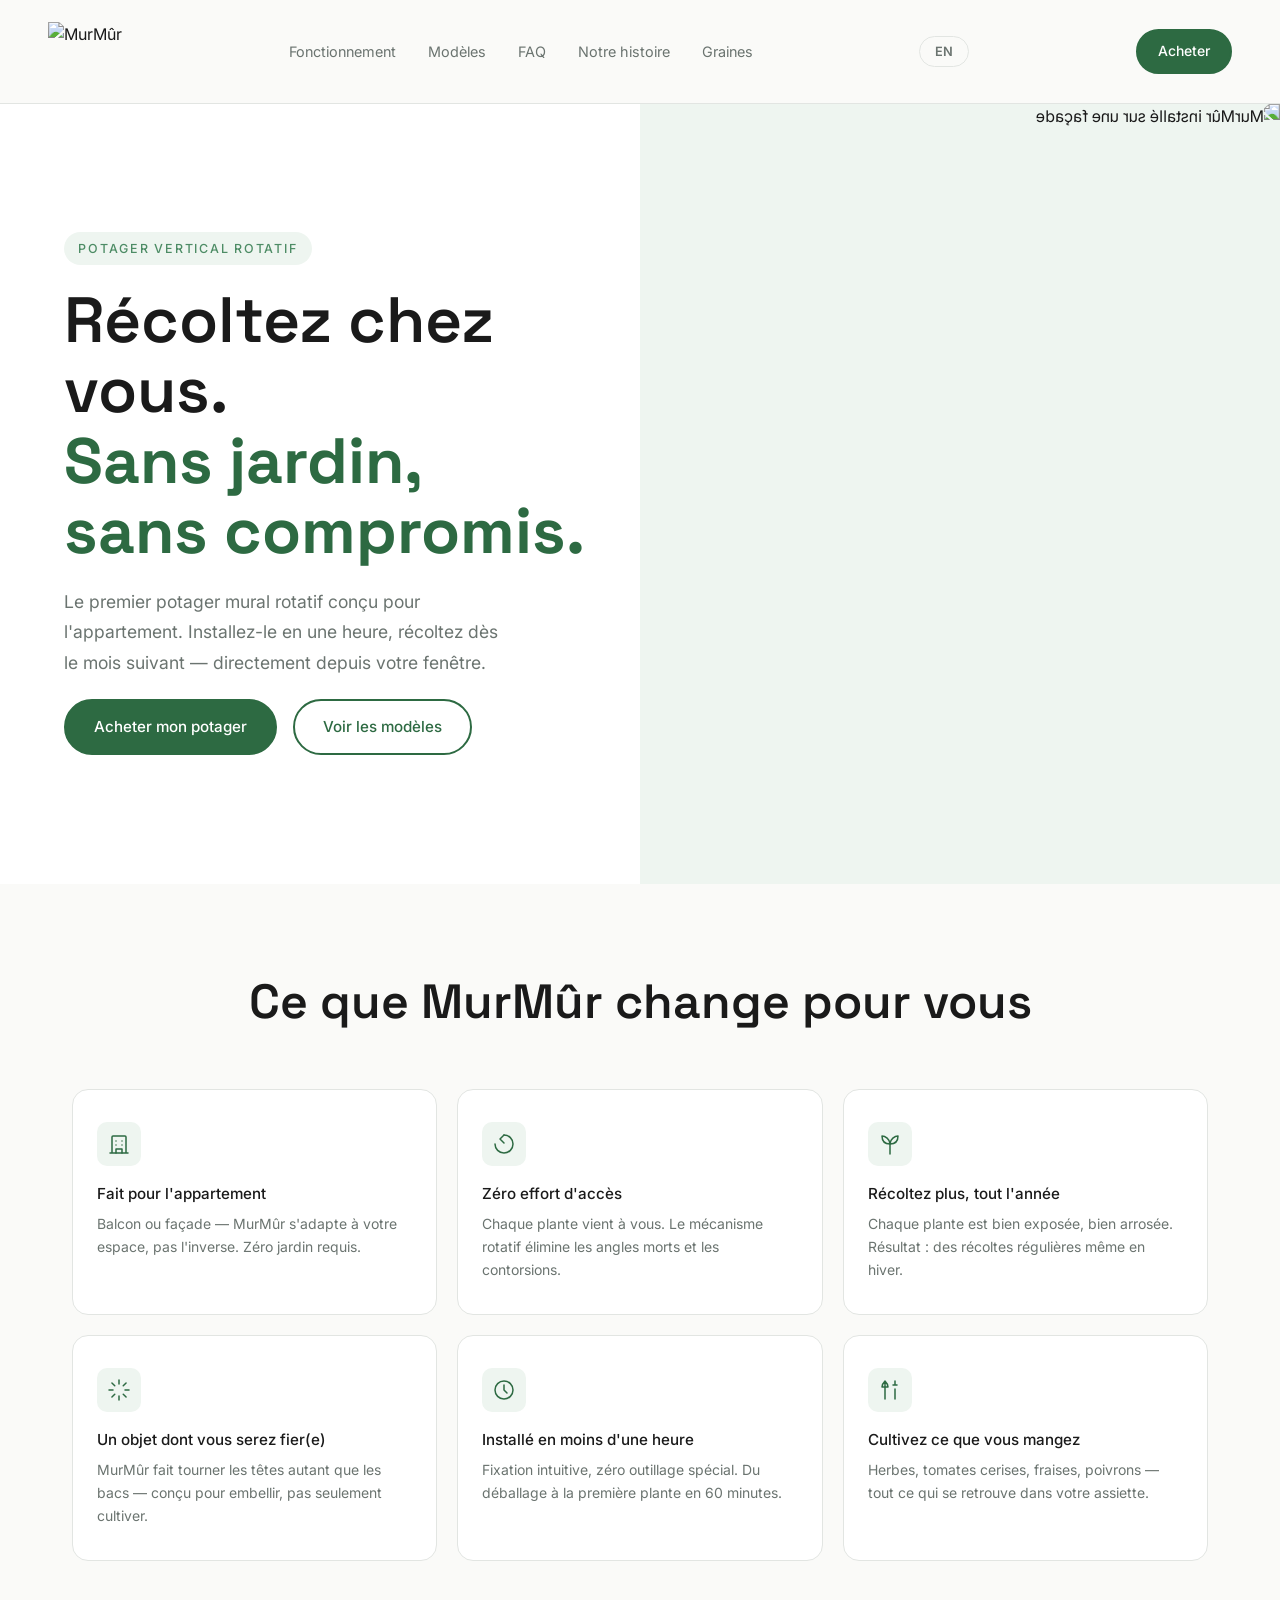
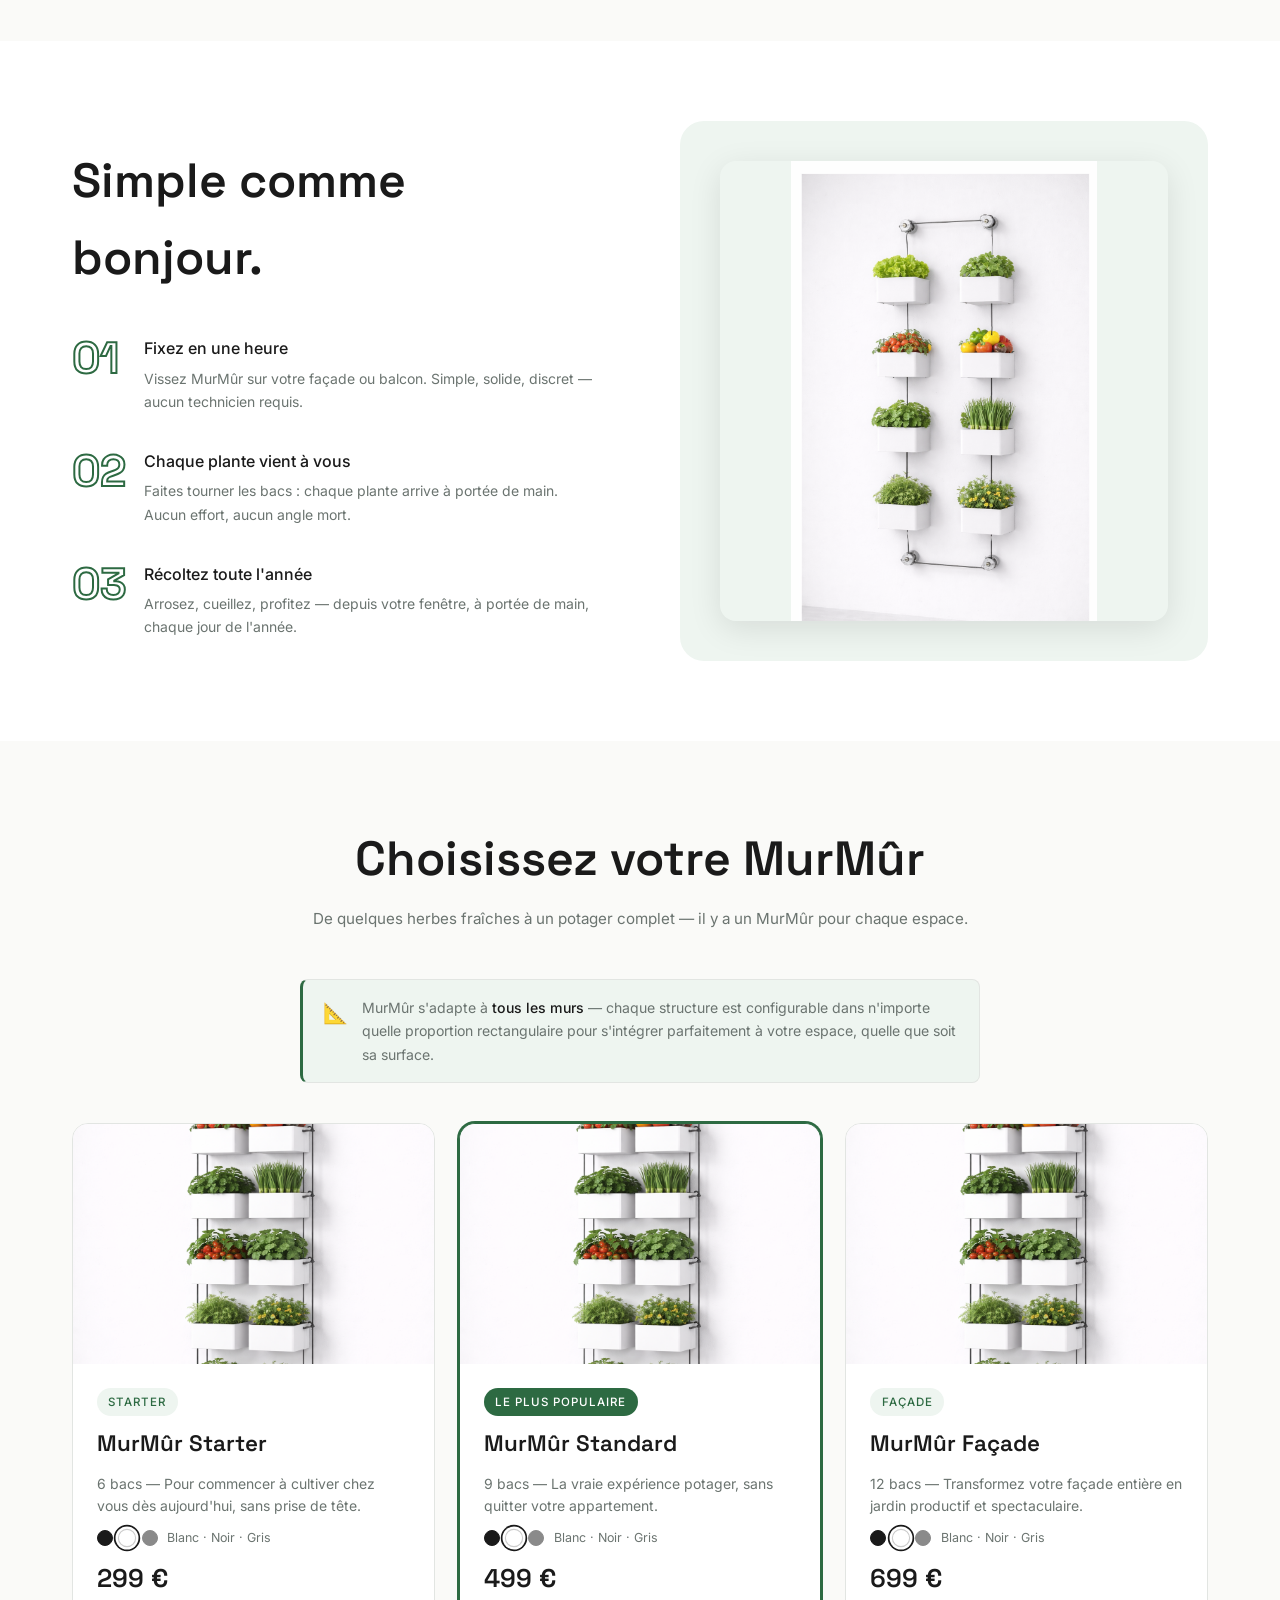
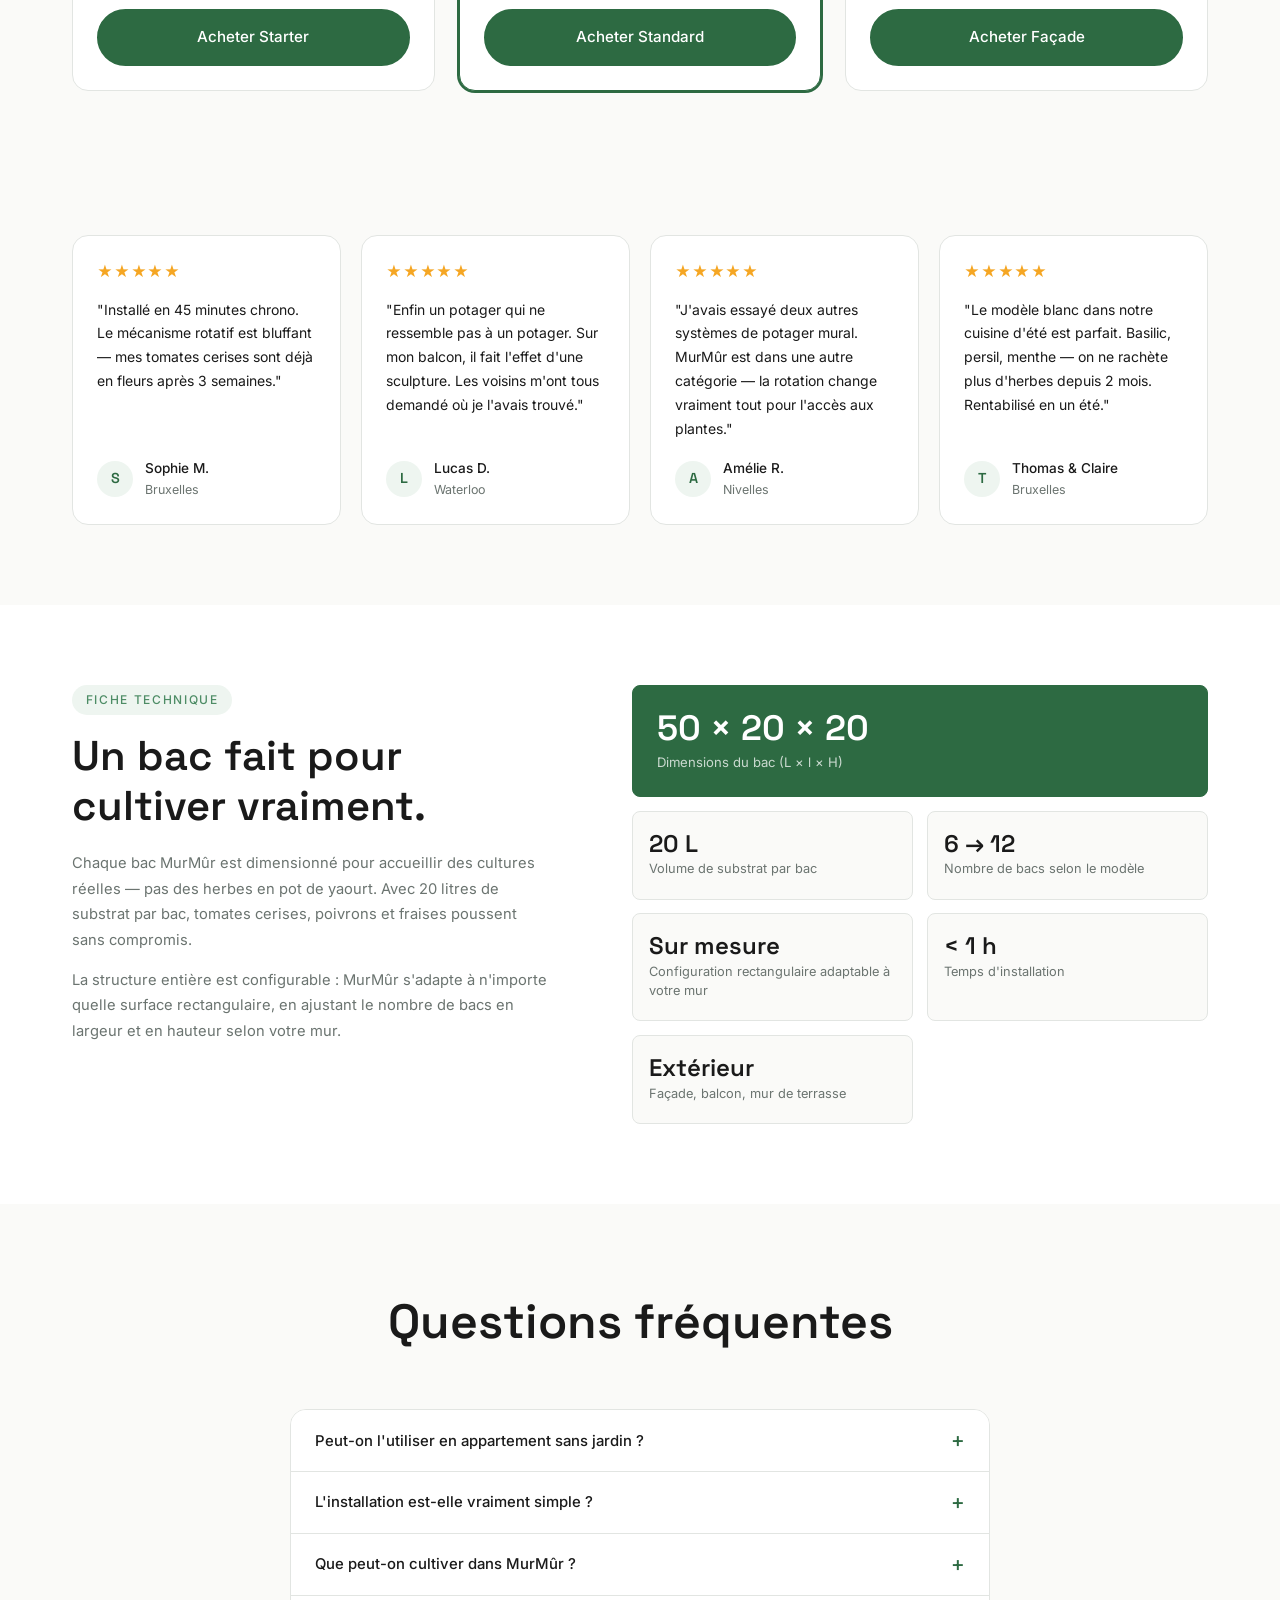
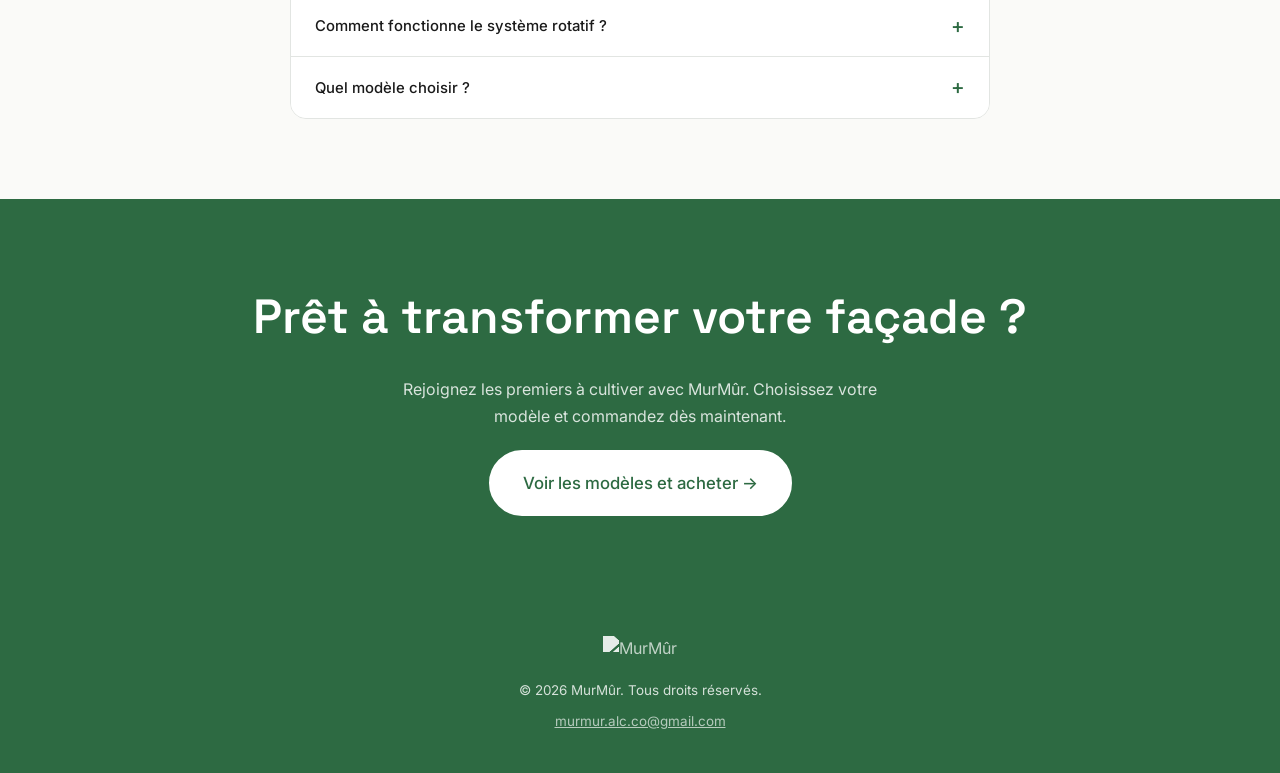
==== index.html @ 8860b6ed "Add seeds subscription page (graines.html)" ====
<!DOCTYPE html>
<html lang="fr">
<head>
  <!-- Microsoft Clarity -->
  <script type="text/javascript">
    (function(c,l,a,r,i,t,y){
      c[a]=c[a]||function(){(c[a].q=c[a].q||[]).push(arguments)};
      t=l.createElement(r);t.async=1;t.src="https://www.clarity.ms/tag/"+i;
      y=l.getElementsByTagName(r)[0];y.parentNode.insertBefore(t,y);
    })(window, document, "clarity", "script", "w4bcssxmow");
  </script>

  <!-- Google Analytics -->
  <script async src="https://www.googletagmanager.com/gtag/js?id=G-8MD876YLJ8"></script>
  <script>
    window.dataLayer = window.dataLayer || [];
    function gtag(){dataLayer.push(arguments);}
    gtag('js', new Date());
    gtag('config', 'G-8MD876YLJ8');
  </script>

  <meta charset="UTF-8">
  <meta name="viewport" content="width=device-width, initial-scale=1.0">
  <title>MurMûr — Potager vertical rotatif</title>
  <meta name="description" content="Le premier potager mural rotatif conçu pour l'appartement. Installez-le en une heure, récoltez dès le mois suivant — directement depuis votre balcon ou façade.">

  <!-- Open Graph -->
  <meta property="og:type"        content="website">
  <meta property="og:title"       content="MurMûr — Récoltez chez vous. Sans jardin, sans compromis.">
  <meta property="og:description" content="Le premier potager mural rotatif conçu pour l'appartement. Installez-le en une heure, récoltez dès le mois suivant.">
  <meta property="og:image"       content="https://images.squarespace-cdn.com/content/v1/698b23e59cb1c46717336fae/c76d33d8-d088-4fd1-be5b-008bac863631/CC3C6756-73B8-4911-8CC1-447880434E48.png">
  <meta property="og:url"         content="https://murmûr.com">
  <meta property="og:locale"      content="fr_BE">

  <!-- Twitter Card -->
  <meta name="twitter:card"        content="summary_large_image">
  <meta name="twitter:title"       content="MurMûr — Récoltez chez vous. Sans jardin, sans compromis.">
  <meta name="twitter:description" content="Le premier potager mural rotatif conçu pour l'appartement. Installez-le en une heure, récoltez dès le mois suivant.">
  <meta name="twitter:image"       content="https://images.squarespace-cdn.com/content/v1/698b23e59cb1c46717336fae/c76d33d8-d088-4fd1-be5b-008bac863631/CC3C6756-73B8-4911-8CC1-447880434E48.png">

  <link rel="preconnect" href="https://fonts.googleapis.com">
  <link rel="preconnect" href="https://fonts.gstatic.com" crossorigin>
  <link href="https://fonts.googleapis.com/css2?family=Space+Grotesk:wght@400;500;600;700&family=Inter:wght@300;400;500&display=swap" rel="stylesheet">
  <link rel="icon" href="pictures/04ac0f89-5815-4c5e-92b9-a5c439f3a001.jpg">
  <link rel="stylesheet" href="murmur.css">
</head>
<body>

  <!-- Nav -->
  <nav class="nav">
    <a href="#accueil" class="nav-logo">
      <img src="https://images.squarespace-cdn.com/content/v1/698b23e59cb1c46717336fae/b6ee5876-8ae8-41de-8cf2-f3beba4ea158/IMG_3227.png?format=300w" alt="MurMûr">
    </a>
    <ul class="nav-links">
      <li><a href="#comment"      data-i18n="nav-how">Fonctionnement</a></li>
      <li><a href="#modeles"      data-i18n="nav-models">Modèles</a></li>
      <li><a href="#faq"          data-i18n="nav-faq">FAQ</a></li>
      <li><a href="histoire.html" data-i18n="nav-story">Notre histoire</a></li>
      <li><a href="graines.html"  data-i18n="nav-seeds">Graines</a></li>
    </ul>
    <button class="lang-toggle" id="lang-toggle" onclick="toggleLang()">EN</button>
    <a href="acheter.html" class="btn btn-primary btn-sm" data-i18n="nav-buy">Acheter</a>
  </nav>

  <!-- Hero -->
  <section class="hero" id="accueil">
    <div class="hero-text">
      <span class="hero-tag" data-i18n="hero-tag">Potager vertical rotatif</span>
      <h1 data-i18n="hero-h1">Récoltez chez vous.<br><em>Sans jardin,<br>sans compromis.</em></h1>
      <p class="hero-sub" data-i18n="hero-sub">Le premier potager mural rotatif conçu pour l'appartement. Installez-le en une heure, récoltez dès le mois suivant — directement depuis votre fenêtre.</p>
      <div class="hero-ctas">
        <a href="#modeles" class="btn btn-primary" data-i18n="hero-cta-buy" onclick="gtag('event','clic_acheter',{event_category:'achat',event_label:'hero',transport_type:'beacon'})">Acheter mon potager</a>
        <a href="#modeles"     class="btn btn-outline"  data-i18n="hero-cta-models">Voir les modèles</a>
      </div>
    </div>
    <div class="hero-visual">
      <img src="https://images.squarespace-cdn.com/content/v1/698b23e59cb1c46717336fae/c76d33d8-d088-4fd1-be5b-008bac863631/CC3C6756-73B8-4911-8CC1-447880434E48.png" alt="MurMûr installé sur une façade" class="hero-img-flip">
    </div>
  </section>

  <!-- Bénéfices -->
  <section class="benefits" id="benefices">
    <div class="container">
      <h2 data-i18n="benefits-title">Ce que MurMûr change pour vous</h2>
      <div class="benefits-grid">
        <div class="benefit-item">
          <div class="benefit-icon">
            <svg width="24" height="24" viewBox="0 0 24 24" fill="none" stroke="currentColor" stroke-width="1.5" stroke-linecap="round" stroke-linejoin="round"><path d="M3 21h18M5 21V5a1 1 0 011-1h12a1 1 0 011 1v16"/><path d="M9 21v-4h6v4M9 9h.01M15 9h.01M9 13h.01M15 13h.01"/></svg>
          </div>
          <h3 data-i18n="b1-title">Fait pour l'appartement</h3>
          <p  data-i18n="b1-text">Balcon ou façade — MurMûr s'adapte à votre espace, pas l'inverse. Zéro jardin requis.</p>
        </div>
        <div class="benefit-item">
          <div class="benefit-icon">
            <svg width="24" height="24" viewBox="0 0 24 24" fill="none" stroke="currentColor" stroke-width="1.5" stroke-linecap="round" stroke-linejoin="round"><path d="M3 12a9 9 0 109-9"/><path d="M12 3L8 7l4 4"/></svg>
          </div>
          <h3 data-i18n="b2-title">Zéro effort d'accès</h3>
          <p  data-i18n="b2-text">Chaque plante vient à vous. Le mécanisme rotatif élimine les angles morts et les contorsions.</p>
        </div>
        <div class="benefit-item">
          <div class="benefit-icon">
            <svg width="24" height="24" viewBox="0 0 24 24" fill="none" stroke="currentColor" stroke-width="1.5" stroke-linecap="round" stroke-linejoin="round"><path d="M12 22V12M12 12C12 7 17 4 20 4c0 5-3 8-8 8z"/><path d="M12 12C12 7 7 4 4 4c0 5 3 8 8 8z"/></svg>
          </div>
          <h3 data-i18n="b3-title">Récoltez plus, tout l'année</h3>
          <p  data-i18n="b3-text">Chaque plante est bien exposée, bien arrosée. Résultat : des récoltes régulières même en hiver.</p>
        </div>
        <div class="benefit-item">
          <div class="benefit-icon">
            <svg width="24" height="24" viewBox="0 0 24 24" fill="none" stroke="currentColor" stroke-width="1.5" stroke-linecap="round" stroke-linejoin="round"><path d="M12 2v4M12 18v4M4.93 4.93l2.83 2.83M16.24 16.24l2.83 2.83M2 12h4M18 12h4M4.93 19.07l2.83-2.83M16.24 7.76l2.83-2.83"/></svg>
          </div>
          <h3 data-i18n="b4-title">Un objet dont vous serez fier(e)</h3>
          <p  data-i18n="b4-text">MurMûr fait tourner les têtes autant que les bacs — conçu pour embellir, pas seulement cultiver.</p>
        </div>
        <div class="benefit-item">
          <div class="benefit-icon">
            <svg width="24" height="24" viewBox="0 0 24 24" fill="none" stroke="currentColor" stroke-width="1.5" stroke-linecap="round" stroke-linejoin="round"><circle cx="12" cy="12" r="9"/><path d="M12 7v5l3 3"/></svg>
          </div>
          <h3 data-i18n="b5-title">Installé en moins d'une heure</h3>
          <p  data-i18n="b5-text">Fixation intuitive, zéro outillage spécial. Du déballage à la première plante en 60 minutes.</p>
        </div>
        <div class="benefit-item">
          <div class="benefit-icon">
            <svg width="24" height="24" viewBox="0 0 24 24" fill="none" stroke="currentColor" stroke-width="1.5" stroke-linecap="round" stroke-linejoin="round"><path d="M7 3v18M7 3C7 3 4 6 4 9h6c0-3-3-6-3-6zM17 3v4M17 11v10M15 7h4"/></svg>
          </div>
          <h3 data-i18n="b6-title">Cultivez ce que vous mangez</h3>
          <p  data-i18n="b6-text">Herbes, tomates cerises, fraises, poivrons — tout ce qui se retrouve dans votre assiette.</p>
        </div>
      </div>
    </div>
  </section>

  <!-- Comment ça marche -->
  <section class="how" id="comment">
    <div class="container">
      <div class="how-inner">
        <div class="how-text">
          <h2 data-i18n="how-title">Simple comme bonjour.</h2>
          <div class="steps">
            <div class="step">
              <span class="step-num">01</span>
              <div>
                <h3 data-i18n="s1-title">Fixez en une heure</h3>
                <p  data-i18n="s1-text">Vissez MurMûr sur votre façade ou balcon. Simple, solide, discret — aucun technicien requis.</p>
              </div>
            </div>
            <div class="step">
              <span class="step-num">02</span>
              <div>
                <h3 data-i18n="s2-title">Chaque plante vient à vous</h3>
                <p  data-i18n="s2-text">Faites tourner les bacs : chaque plante arrive à portée de main. Aucun effort, aucun angle mort.</p>
              </div>
            </div>
            <div class="step">
              <span class="step-num">03</span>
              <div>
                <h3 data-i18n="s3-title">Récoltez toute l'année</h3>
                <p  data-i18n="s3-text">Arrosez, cueillez, profitez — depuis votre fenêtre, à portée de main, chaque jour de l'année.</p>
              </div>
            </div>
          </div>
        </div>
        <div class="how-visual">
          <img src="pictures/original-D8C57506-52F1-4DED-934C-A0729A2482F5.jpeg" alt="Détail MurMûr">
        </div>
      </div>
    </div>
  </section>

  <!-- Modèles -->
  <section class="models" id="modeles">
    <div class="container">
      <h2 data-i18n="models-title">Choisissez votre MurMûr</h2>
      <p class="section-sub" data-i18n="models-sub">De quelques herbes fraîches à un potager complet — il y a un MurMûr pour chaque espace.</p>
      <div class="models-adapt-note">
        <span class="models-adapt-icon">📐</span>
        <p data-i18n="models-adapt">MurMûr s'adapte à <strong>tous les murs</strong> — chaque structure est configurable dans n'importe quelle proportion rectangulaire pour s'intégrer parfaitement à votre espace, quelle que soit sa surface.</p>
      </div>
      <div class="model-cards">
        <div class="model-card">
          <div class="model-img">
            <img src="pictures/bb9df394-b32c-47ab-87c1-8003f329a160.png" alt="MurMûr Starter Blanc">
          </div>
          <div class="model-body">
            <span class="model-badge">Starter</span>
            <h3>MurMûr Starter</h3>
            <p data-i18n="starter-desc">6 bacs — Pour commencer à cultiver chez vous dès aujourd'hui, sans prise de tête.</p>
            <div class="model-colors">
              <span class="color-swatch swatch-noir"  data-color="Noir"></span>
              <span class="color-swatch swatch-blanc color-active" data-color="Blanc"></span>
              <span class="color-swatch swatch-gris"  data-color="Gris"></span>
              <span class="color-label" data-i18n="colors-label">Blanc · Noir · Gris</span>
            </div>
            <p class="model-price">299 €</p>
            <a href="acheter.html?model=starter" class="btn btn-primary btn-full" data-i18n="starter-btn" onclick="gtag('event','clic_acheter',{event_category:'achat',event_label:'starter',transport_type:'beacon'});clarity('event','clic_modele_starter')">Acheter Starter</a>
          </div>
        </div>
        <div class="model-card model-featured">
          <div class="model-img">
            <img src="pictures/bb9df394-b32c-47ab-87c1-8003f329a160.png" alt="MurMûr Standard Blanc">
          </div>
          <div class="model-body">
            <span class="model-badge badge-featured" data-i18n="popular-badge">Le plus populaire</span>
            <h3>MurMûr Standard</h3>
            <p data-i18n="standard-desc">9 bacs — La vraie expérience potager, sans quitter votre appartement.</p>
            <div class="model-colors">
              <span class="color-swatch swatch-noir"  data-color="Noir"></span>
              <span class="color-swatch swatch-blanc color-active" data-color="Blanc"></span>
              <span class="color-swatch swatch-gris"  data-color="Gris"></span>
              <span class="color-label" data-i18n="colors-label">Blanc · Noir · Gris</span>
            </div>
            <p class="model-price">499 €</p>
            <a href="acheter.html?model=standard" class="btn btn-primary btn-full" data-i18n="standard-btn" onclick="gtag('event','clic_acheter',{event_category:'achat',event_label:'standard',transport_type:'beacon'});clarity('event','clic_modele_standard')">Acheter Standard</a>
          </div>
        </div>
        <div class="model-card">
          <div class="model-img">
            <img src="pictures/bb9df394-b32c-47ab-87c1-8003f329a160.png" alt="MurMûr Façade Blanc">
          </div>
          <div class="model-body">
            <span class="model-badge">Façade</span>
            <h3>MurMûr Façade</h3>
            <p data-i18n="facade-desc">12 bacs — Transformez votre façade entière en jardin productif et spectaculaire.</p>
            <div class="model-colors">
              <span class="color-swatch swatch-noir"  data-color="Noir"></span>
              <span class="color-swatch swatch-blanc color-active" data-color="Blanc"></span>
              <span class="color-swatch swatch-gris"  data-color="Gris"></span>
              <span class="color-label" data-i18n="colors-label">Blanc · Noir · Gris</span>
            </div>
            <p class="model-price">699 €</p>
            <a href="acheter.html?model=facade" class="btn btn-primary btn-full" data-i18n="facade-btn" onclick="gtag('event','clic_acheter',{event_category:'achat',event_label:'facade',transport_type:'beacon'});clarity('event','clic_modele_facade')">Acheter Façade</a>
          </div>
        </div>
      </div>
    </div>
  </section>

  <!-- Avis clients -->
  <section class="reviews">
    <div class="container">
      <div class="reviews-grid">
        <div class="review-card">
          <div class="review-stars">★★★★★</div>
          <p class="review-text" data-i18n="r1-text">"Installé en 45 minutes chrono. Le mécanisme rotatif est bluffant — mes tomates cerises sont déjà en fleurs après 3 semaines."</p>
          <div class="review-author">
            <div class="review-avatar">S</div>
            <div>
              <div class="review-name">Sophie M.</div>
              <div class="review-location">Bruxelles</div>
            </div>
          </div>
        </div>
        <div class="review-card">
          <div class="review-stars">★★★★★</div>
          <p class="review-text" data-i18n="r2-text">"Enfin un potager qui ne ressemble pas à un potager. Sur mon balcon, il fait l'effet d'une sculpture. Les voisins m'ont tous demandé où je l'avais trouvé."</p>
          <div class="review-author">
            <div class="review-avatar">L</div>
            <div>
              <div class="review-name">Lucas D.</div>
              <div class="review-location">Waterloo</div>
            </div>
          </div>
        </div>
        <div class="review-card">
          <div class="review-stars">★★★★★</div>
          <p class="review-text" data-i18n="r3-text">"J'avais essayé deux autres systèmes de potager mural. MurMûr est dans une autre catégorie — la rotation change vraiment tout pour l'accès aux plantes."</p>
          <div class="review-author">
            <div class="review-avatar">A</div>
            <div>
              <div class="review-name">Amélie R.</div>
              <div class="review-location">Nivelles</div>
            </div>
          </div>
        </div>
        <div class="review-card">
          <div class="review-stars">★★★★★</div>
          <p class="review-text" data-i18n="r4-text">"Le modèle blanc dans notre cuisine d'été est parfait. Basilic, persil, menthe — on ne rachète plus d'herbes depuis 2 mois. Rentabilisé en un été."</p>
          <div class="review-author">
            <div class="review-avatar">T</div>
            <div>
              <div class="review-name">Thomas & Claire</div>
              <div class="review-location">Bruxelles</div>
            </div>
          </div>
        </div>
      </div>
    </div>
  </section>

  <!-- Fiche technique -->
  <section class="specs" id="specs">
    <div class="container">
      <div class="specs-inner">
        <div class="specs-text">
          <span class="specs-tag" data-i18n="specs-tag">Fiche technique</span>
          <h2 data-i18n="specs-title">Un bac fait pour cultiver vraiment.</h2>
          <p data-i18n="specs-p1">Chaque bac MurMûr est dimensionné pour accueillir des cultures réelles — pas des herbes en pot de yaourt. Avec 20 litres de substrat par bac, tomates cerises, poivrons et fraises poussent sans compromis.</p>
          <p data-i18n="specs-p2">La structure entière est configurable : MurMûr s'adapte à n'importe quelle surface rectangulaire, en ajustant le nombre de bacs en largeur et en hauteur selon votre mur.</p>
        </div>
        <div class="specs-cards">
          <div class="spec-card spec-card-highlight">
            <div class="spec-value">50 × 20 × 20</div>
            <div class="spec-unit">cm</div>
            <div class="spec-label" data-i18n="spec-l1">Dimensions du bac (L × l × H)</div>
          </div>
          <div class="spec-card">
            <div class="spec-value">20 L</div>
            <div class="spec-label" data-i18n="spec-l2">Volume de substrat par bac</div>
          </div>
          <div class="spec-card">
            <div class="spec-value">6 → 12</div>
            <div class="spec-label" data-i18n="spec-l3">Nombre de bacs selon le modèle</div>
          </div>
          <div class="spec-card">
            <div class="spec-value">Sur mesure</div>
            <div class="spec-label" data-i18n="spec-l4">Configuration rectangulaire adaptable à votre mur</div>
          </div>
          <div class="spec-card">
            <div class="spec-value">< 1 h</div>
            <div class="spec-label" data-i18n="spec-l5">Temps d'installation</div>
          </div>
          <div class="spec-card">
            <div class="spec-value">Extérieur</div>
            <div class="spec-label" data-i18n="spec-l6">Façade, balcon, mur de terrasse</div>
          </div>
        </div>
      </div>
    </div>
  </section>

  <!-- FAQ -->
  <section class="faq-section" id="faq">
    <div class="container">
      <h2 data-i18n="faq-title">Questions fréquentes</h2>
      <div class="faq-list">
        <div class="faq-item">
          <button class="faq-question" data-i18n="faq-q1">Peut-on l'utiliser en appartement sans jardin ?</button>
          <div class="faq-answer"><p data-i18n="faq-a1">Absolument — c'est précisément pour ça que MurMûr a été conçu. Il se fixe sur toute surface extérieure : façade, balcon, mur de terrasse. Pas de jardin, pas de problème.</p></div>
        </div>
        <div class="faq-item">
          <button class="faq-question" data-i18n="faq-q2">L'installation est-elle vraiment simple ?</button>
          <div class="faq-answer"><p data-i18n="faq-a2">Oui. La fixation murale est intuitive et ne nécessite aucun outil spécial. La majorité de nos clients sont prêts à planter en moins d'une heure après réception.</p></div>
        </div>
        <div class="faq-item">
          <button class="faq-question" data-i18n="faq-q3">Que peut-on cultiver dans MurMûr ?</button>
          <div class="faq-answer"><p data-i18n="faq-a3">Tout ce que vous aimez manger : herbes aromatiques (basilic, persil, coriandre), tomates cerises, fraises, poivrons, salade... MurMûr s'adapte à une grande diversité de cultures.</p></div>
        </div>
        <div class="faq-item">
          <button class="faq-question" data-i18n="faq-q4">Comment fonctionne le système rotatif ?</button>
          <div class="faq-answer"><p data-i18n="faq-a4">Le mécanisme de rotation permet à chaque bac de venir à portée de main depuis un point fixe. Fini de s'étirer ou de contourner le potager — tout est accessible en quelques secondes, sans effort.</p></div>
        </div>
        <div class="faq-item">
          <button class="faq-question" data-i18n="faq-q5">Quel modèle choisir ?</button>
          <div class="faq-answer"><p data-i18n="faq-a5">Pour débuter ou tester : le Starter (6 bacs, 300€). Pour une vraie autonomie alimentaire en appartement : le Standard (9 bacs, 500€). Pour les passionnés et les grandes façades : le Façade (12 bacs, 700€).</p></div>
        </div>
      </div>
    </div>
  </section>

  <!-- CTA finale -->
  <section class="cta-finale">
    <div class="container cta-finale-inner">
      <h2 data-i18n="cta-title">Prêt à transformer votre façade ?</h2>
      <p  data-i18n="cta-sub">Rejoignez les premiers à cultiver avec MurMûr. Choisissez votre modèle et commandez dès maintenant.</p>
      <a href="acheter.html" class="btn btn-white btn-lg" data-i18n="cta-btn">Voir les modèles et acheter →</a>
    </div>
  </section>

  <!-- Footer -->
  <footer class="footer">
    <div class="container footer-inner">
      <img src="https://images.squarespace-cdn.com/content/v1/698b23e59cb1c46717336fae/b6ee5876-8ae8-41de-8cf2-f3beba4ea158/IMG_3227.png?format=300w" alt="MurMûr" class="footer-logo">
      <p data-i18n="footer-rights">© 2026 MurMûr. Tous droits réservés.</p>
      <p><a href="mailto:murmur.alc.co@gmail.com">murmur.alc.co@gmail.com</a></p>
    </div>
  </footer>

  <script src="murmur.js"></script>
  <script src="i18n.js"></script>
  <script>
    document.addEventListener('DOMContentLoaded', function () {

      // 1. Acheter mon potager (hero)
      var heroBuy = document.querySelector('.hero-ctas a[href="acheter.html"]');
      if (heroBuy) heroBuy.addEventListener('click', function () {
        gtag('event', 'clic_acheter', { event_category: 'achat', event_label: 'hero', transport_type: 'beacon' });
      });

      // 2. Acheter Starter
      var starterBtn = document.querySelector('a[href="acheter.html?model=starter"]');
      if (starterBtn) starterBtn.addEventListener('click', function () {
        gtag('event', 'clic_acheter', { event_category: 'achat', event_label: 'starter', transport_type: 'beacon' });
      });

      // 3. Acheter Standard
      var standardBtn = document.querySelector('a[href="acheter.html?model=standard"]');
      if (standardBtn) standardBtn.addEventListener('click', function () {
        gtag('event', 'clic_acheter', { event_category: 'achat', event_label: 'standard', transport_type: 'beacon' });
      });

      // 4. Acheter Façade
      var facadeBtn = document.querySelector('a[href="acheter.html?model=facade"]');
      if (facadeBtn) facadeBtn.addEventListener('click', function () {
        gtag('event', 'clic_acheter', { event_category: 'achat', event_label: 'facade', transport_type: 'beacon' });
      });

      // 7. FAQ
      document.querySelectorAll('.faq-question').forEach(function (btn) {
        btn.addEventListener('click', function () {
          gtag('event', 'faq_ouvert', { event_category: 'engagement', event_label: btn.textContent.trim() });
        });
      });

      // 8. Notre histoire (nav)
      var histLink = document.querySelector('.nav-links a[href="histoire.html"]');
      if (histLink) histLink.addEventListener('click', function () {
        gtag('event', 'nav_histoire', { event_category: 'navigation', event_label: 'nav', transport_type: 'beacon' });
      });

      // 9 & 10. Scroll 50% et 100%
      var scroll50 = false, scroll100 = false;
      window.addEventListener('scroll', function () {
        var pct = (window.scrollY + window.innerHeight) / document.documentElement.scrollHeight * 100;
        if (!scroll50 && pct >= 50) {
          scroll50 = true;
          gtag('event', 'scroll_50', { event_category: 'engagement', event_label: '50%' });
        }
        if (!scroll100 && pct >= 99) {
          scroll100 = true;
          gtag('event', 'scroll_100', { event_category: 'engagement', event_label: '100%' });
        }
      });

    });
  </script>
</body>
</html>
---- murmur.css ----
/* === RESET & VARIABLES === */
*, *::before, *::after { box-sizing: border-box; margin: 0; padding: 0; }

:root {
  --green:       #2d6a42;
  --green-hover: #1e4f30;
  --green-light: #eef5f0;
  --green-mid:   #4d8c65;
  --text:        #1a1a1a;
  --text-muted:  #6b7470;
  --bg:          #fafaf8;
  --white:       #ffffff;
  --border:      #e2e5e2;
  --font-heading: 'Space Grotesk', system-ui, -apple-system, sans-serif;
  --font-body:    'Inter', system-ui, -apple-system, sans-serif;
  --shadow-sm: 0 2px 12px rgba(0,0,0,0.06);
  --shadow-md: 0 8px 32px rgba(0,0,0,0.10);
  --radius:    16px;
  --radius-sm: 8px;
  --max-w:     1200px;
}

html { scroll-behavior: smooth; }

body {
  font-family: var(--font-body);
  background: var(--bg);
  color: var(--text);
  line-height: 1.6;
  font-size: 1rem;
}

img { max-width: 100%; display: block; }
a   { text-decoration: none; color: inherit; }
ul  { list-style: none; }

.container {
  max-width: var(--max-w);
  margin: 0 auto;
  padding: 0 2rem;
}

/* === BUTTONS === */
.btn {
  display: inline-flex;
  align-items: center;
  justify-content: center;
  padding: 0.875rem 1.75rem;
  border-radius: 100px;
  font-family: var(--font-body);
  font-size: 0.95rem;
  font-weight: 500;
  cursor: pointer;
  border: 2px solid transparent;
  transition: all 0.2s ease;
  white-space: nowrap;
}

.btn-primary {
  background: var(--green);
  color: var(--white);
  border-color: var(--green);
}
.btn-primary:hover {
  background: var(--green-hover);
  border-color: var(--green-hover);
  transform: translateY(-2px);
  box-shadow: 0 6px 20px rgba(45,90,39,0.28);
}

.btn-outline {
  background: transparent;
  color: var(--green);
  border-color: var(--green);
}
.btn-outline:hover {
  background: var(--green);
  color: var(--white);
  transform: translateY(-2px);
}

.btn-sm   { padding: 0.6rem 1.25rem; font-size: 0.875rem; }
.btn-lg   { padding: 1.1rem 2rem; font-size: 1.05rem; }
.btn-full { width: 100%; }

/* === NAV === */
.nav {
  position: sticky;
  top: 0;
  z-index: 100;
  background: rgba(250,250,248,0.95);
  backdrop-filter: blur(12px);
  -webkit-backdrop-filter: blur(12px);
  border-bottom: 1px solid var(--border);
  display: flex;
  align-items: center;
  justify-content: space-between;
  padding: 1.4rem 3rem;
  gap: 2rem;
}

.nav-logo img {
  height: 58px;
  width: auto;
}

.nav-links {
  display: flex;
  gap: 2rem;
  font-size: 0.9rem;
}
.nav-links a {
  color: var(--text-muted);
  transition: color 0.2s;
}
.nav-links a:hover { color: var(--text); }

/* === HERO === */
.hero {
  display: grid;
  grid-template-columns: 1fr 1fr;
  height: calc(100vh - 104px);
  min-height: 480px;
  max-height: 780px;
  background: var(--white);
  overflow: hidden;
}

.hero-text {
  display: flex;
  flex-direction: column;
  justify-content: center;
  padding: 2rem 3rem 2rem 4rem;
  gap: 1.25rem;
}

.hero-tag {
  font-size: 0.78rem;
  font-weight: 500;
  text-transform: uppercase;
  letter-spacing: 0.14em;
  color: var(--green-mid);
  background: var(--green-light);
  padding: 0.4rem 0.9rem;
  border-radius: 100px;
  width: fit-content;
}

.hero-text h1 {
  font-family: var(--font-heading);
  font-size: clamp(2.8rem, 5vw, 4.5rem);
  font-weight: 600;
  line-height: 1.1;
  color: var(--text);
}
.hero-text h1 em {
  color: var(--green);
  font-style: normal;
  font-weight: 700;
}

.hero-sub {
  font-size: 1.1rem;
  color: var(--text-muted);
  max-width: 440px;
  line-height: 1.75;
}

.hero-ctas {
  display: flex;
  gap: 1rem;
  flex-wrap: wrap;
}

.hero-visual {
  position: relative;
  overflow: hidden;
  background: var(--green-light);
}
.hero-visual img {
  width: 100%;
  height: 100%;
  object-fit: cover;
  object-position: center;
}
.hero-img-flip {
  transform: scaleX(-1);
}

/* === WAITLIST COUNTER === */
.waitlist-counter {
  display: flex;
  align-items: center;
  gap: 0.55rem;
  font-size: 0.85rem;
  color: var(--text-muted);
}
.waitlist-counter strong {
  color: var(--text);
}
.waitlist-dot {
  width: 8px;
  height: 8px;
  background: var(--green);
  border-radius: 50%;
  flex-shrink: 0;
  animation: wl-pulse 2s ease-in-out infinite;
}
@keyframes wl-pulse {
  0%, 100% { opacity: 1; transform: scale(1); }
  50%       { opacity: 0.4; transform: scale(1.4); }
}

/* === BENEFITS === */
.benefits {
  padding: 5rem 0;
  background: var(--bg);
}
.benefits h2 {
  font-family: var(--font-heading);
  font-size: clamp(2rem, 4vw, 3rem);
  font-weight: 600;
  margin-bottom: 3rem;
  text-align: center;
}
.benefits-grid {
  display: grid;
  grid-template-columns: repeat(3, 1fr);
  gap: 1.25rem;
}
.benefit-item {
  background: var(--white);
  border-radius: var(--radius);
  padding: 2rem 1.5rem;
  border: 1px solid var(--border);
  transition: transform 0.25s, box-shadow 0.25s;
}
.benefit-item:hover {
  transform: translateY(-5px);
  box-shadow: var(--shadow-md);
}
.benefit-icon {
  width: 44px;
  height: 44px;
  background: var(--green-light);
  border-radius: 10px;
  display: flex;
  align-items: center;
  justify-content: center;
  margin-bottom: 1rem;
  color: var(--green);
  flex-shrink: 0;
}
.benefit-item h3 { font-size: 0.95rem; font-weight: 500; margin-bottom: 0.4rem; }
.benefit-item p  { font-size: 0.875rem; color: var(--text-muted); line-height: 1.65; }

/* === HOW IT WORKS === */
.how {
  padding: 5rem 0;
  background: var(--white);
}
.how-inner {
  display: grid;
  grid-template-columns: 1fr 1fr;
  gap: 5rem;
  align-items: center;
}
.how-text h2 {
  font-family: var(--font-heading);
  font-size: clamp(2rem, 4vw, 3rem);
  font-weight: 600;
  margin-bottom: 2.5rem;
}
.steps { display: flex; flex-direction: column; gap: 2.25rem; }
.step  { display: flex; gap: 1.5rem; align-items: flex-start; }
.step-num {
  font-family: var(--font-heading);
  font-size: 2.75rem;
  font-weight: 600;
  line-height: 1;
  flex-shrink: 0;
  width: 3rem;
  -webkit-text-stroke: 2px var(--green);
  color: transparent;
}
.step h3 { font-size: 1rem; font-weight: 500; margin-bottom: 0.3rem; }
.step p  { font-size: 0.875rem; color: var(--text-muted); line-height: 1.65; }

.how-visual {
  background: var(--green-light);
  border-radius: 24px;
  padding: 2.5rem;
  display: flex;
  align-items: center;
  justify-content: center;
}
.how-visual img {
  border-radius: 16px;
  box-shadow: var(--shadow-md);
  width: 100%;
  height: auto;
  max-height: 460px;
  object-fit: contain;
}

/* === MODELS === */
.models {
  padding: 5rem 0;
  background: var(--bg);
}
.models h2 {
  font-family: var(--font-heading);
  font-size: clamp(2rem, 4vw, 3rem);
  font-weight: 600;
  text-align: center;
  margin-bottom: 0.6rem;
}
.section-sub {
  text-align: center;
  color: var(--text-muted);
  font-size: 0.95rem;
  margin-bottom: 3rem;
}
.model-cards {
  display: grid;
  grid-template-columns: repeat(3, 1fr);
  gap: 1.5rem;
  align-items: start;
}
.model-card {
  background: var(--white);
  border-radius: var(--radius);
  border: 1px solid var(--border);
  overflow: hidden;
  transition: transform 0.25s, box-shadow 0.25s;
}
.model-card:hover {
  transform: translateY(-6px);
  box-shadow: var(--shadow-md);
}
.model-featured {
  border-color: var(--green);
  box-shadow: 0 0 0 2px var(--green);
}

.model-img {
  height: 240px;
  overflow: hidden;
  background: var(--green-light);
}
.model-img img {
  width: 100%;
  height: 100%;
  object-fit: cover;
  transition: transform 0.5s ease;
}
.model-card:hover .model-img img { transform: scale(1.06); }

.model-body {
  padding: 1.5rem;
  display: flex;
  flex-direction: column;
  gap: 0.65rem;
}

.model-badge {
  font-size: 0.72rem;
  font-weight: 500;
  text-transform: uppercase;
  letter-spacing: 0.09em;
  color: var(--green);
  background: var(--green-light);
  padding: 0.3rem 0.7rem;
  border-radius: 100px;
  width: fit-content;
}
.badge-featured {
  background: var(--green);
  color: var(--white);
}

.model-colors {
  display: flex;
  align-items: center;
  gap: 0.4rem;
}
.color-swatch {
  width: 16px;
  height: 16px;
  border-radius: 50%;
  display: inline-block;
  border: 1.5px solid #ccc;
  flex-shrink: 0;
}
.swatch-noir  { background: #1a1a1a; border-color: #1a1a1a; }
.swatch-blanc { background: #ffffff; border-color: #ccc; }
.swatch-gris  { background: #8a8a8a; border-color: #8a8a8a; }
.color-label  { font-size: 0.78rem; color: var(--text-muted); margin-left: 0.2rem; }
.color-swatch[data-color] { position: relative; cursor: pointer; }
.color-swatch[data-color]::after {
  content: attr(data-color);
  position: absolute;
  bottom: calc(100% + 6px);
  left: 50%;
  transform: translateX(-50%);
  background: var(--text);
  color: var(--white);
  font-size: 0.72rem;
  font-family: var(--font-body);
  padding: 0.25rem 0.5rem;
  border-radius: 4px;
  white-space: nowrap;
  pointer-events: none;
  opacity: 0;
  transition: opacity 0.15s;
}
.color-swatch[data-color]:hover::after { opacity: 1; }
.color-active {
  box-shadow: 0 0 0 2px var(--white), 0 0 0 3.5px var(--text);
  transform: scale(1.15);
}

.models-adapt-note {
  display: flex;
  align-items: flex-start;
  gap: 0.85rem;
  background: var(--green-light);
  border: 1px solid var(--border);
  border-left: 3px solid var(--green);
  border-radius: var(--radius-sm);
  padding: 1rem 1.25rem;
  margin-bottom: 2.5rem;
  max-width: 680px;
  margin-left: auto;
  margin-right: auto;
}
.models-adapt-icon { font-size: 1.25rem; flex-shrink: 0; margin-top: 0.05rem; }
.models-adapt-note p { font-size: 0.88rem; color: var(--text-muted); line-height: 1.65; }
.models-adapt-note strong { color: var(--text); font-weight: 500; }

.model-body h3 {
  font-family: var(--font-heading);
  font-size: 1.4rem;
  font-weight: 600;
}
.model-body p { font-size: 0.875rem; color: var(--text-muted); line-height: 1.6; }
.model-price  { font-family: var(--font-heading); font-size: 1.6rem !important; font-weight: 600; color: var(--text) !important; }

/* === REVIEWS === */
.reviews {
  padding: 4rem 0 5rem;
  background: var(--bg);
}
.reviews-grid {
  display: grid;
  grid-template-columns: repeat(4, 1fr);
  gap: 1.25rem;
}
.review-card {
  background: var(--white);
  border: 1px solid var(--border);
  border-radius: var(--radius);
  padding: 1.5rem;
  display: flex;
  flex-direction: column;
  gap: 0.85rem;
}
.review-stars {
  color: #f5a623;
  font-size: 0.95rem;
  letter-spacing: 0.05em;
}
.review-text {
  font-size: 0.875rem;
  color: var(--text);
  line-height: 1.7;
  flex: 1;
}
.review-author {
  display: flex;
  align-items: center;
  gap: 0.75rem;
  margin-top: 0.25rem;
}
.review-avatar {
  width: 36px;
  height: 36px;
  border-radius: 50%;
  background: var(--green-light);
  color: var(--green);
  font-family: var(--font-heading);
  font-weight: 600;
  font-size: 0.9rem;
  display: flex;
  align-items: center;
  justify-content: center;
  flex-shrink: 0;
}
.review-name     { font-size: 0.85rem; font-weight: 500; }
.review-location { font-size: 0.78rem; color: var(--text-muted); }

@media (max-width: 1024px) {
  .reviews-grid { grid-template-columns: repeat(2, 1fr); }
}
@media (max-width: 768px) {
  .reviews-grid { grid-template-columns: 1fr 1fr; gap: 0.85rem; }
  .review-card  { padding: 1.25rem 1rem; }
}

/* === SPECS === */
.specs {
  padding: 5rem 0;
  background: var(--white);
}
.specs-inner {
  display: grid;
  grid-template-columns: 1fr 1.2fr;
  gap: 5rem;
  align-items: start;
}
.specs-tag {
  display: inline-block;
  font-size: 0.75rem;
  font-weight: 500;
  text-transform: uppercase;
  letter-spacing: 0.14em;
  color: var(--green-mid);
  background: var(--green-light);
  padding: 0.35rem 0.85rem;
  border-radius: 100px;
  margin-bottom: 1rem;
}
.specs-text h2 {
  font-family: var(--font-heading);
  font-size: clamp(1.8rem, 3.5vw, 2.6rem);
  font-weight: 600;
  margin-bottom: 1.25rem;
  line-height: 1.2;
}
.specs-text p {
  font-size: 0.92rem;
  color: var(--text-muted);
  line-height: 1.75;
  margin-bottom: 0.85rem;
}
.specs-cards {
  display: grid;
  grid-template-columns: 1fr 1fr;
  gap: 0.85rem;
}
.spec-card {
  background: var(--bg);
  border: 1px solid var(--border);
  border-radius: var(--radius-sm);
  padding: 1.25rem 1rem;
  display: flex;
  flex-direction: column;
  gap: 0.3rem;
}
.spec-card-highlight {
  background: var(--green);
  border-color: var(--green);
  grid-column: 1 / -1;
  flex-direction: row;
  align-items: baseline;
  gap: 0.5rem;
  flex-wrap: wrap;
  padding: 1.5rem 1.5rem;
}
.spec-card-highlight .spec-value {
  color: var(--white);
  font-size: 2.2rem;
}
.spec-card-highlight .spec-unit {
  color: rgba(255,255,255,0.7);
  font-size: 1rem;
  font-weight: 400;
  margin-right: auto;
}
.spec-card-highlight .spec-label {
  color: rgba(255,255,255,0.75);
  font-size: 0.82rem;
  width: 100%;
}
.spec-value {
  font-family: var(--font-heading);
  font-size: 1.5rem;
  font-weight: 600;
  color: var(--text);
  line-height: 1;
}
.spec-unit {
  display: none;
}
.spec-label {
  font-size: 0.8rem;
  color: var(--text-muted);
  line-height: 1.45;
}

@media (max-width: 768px) {
  .specs-inner { grid-template-columns: 1fr; gap: 2.5rem; }
}

/* === FAQ === */
.faq-section {
  padding: 5rem 0;
  background: var(--bg);
}
.faq-section h2 {
  font-family: var(--font-heading);
  font-size: clamp(2rem, 4vw, 3rem);
  font-weight: 600;
  text-align: center;
  margin-bottom: 3rem;
}
.faq-list {
  max-width: 700px;
  margin: 0 auto;
  border: 1px solid var(--border);
  border-radius: var(--radius);
  overflow: hidden;
}
.faq-item { background: var(--white); border-top: 1px solid var(--border); }
.faq-item:first-child { border-top: none; }

.faq-question {
  width: 100%;
  padding: 1.25rem 1.5rem;
  text-align: left;
  background: none;
  border: none;
  font-family: var(--font-body);
  font-size: 0.93rem;
  font-weight: 500;
  color: var(--text);
  cursor: pointer;
  display: flex;
  justify-content: space-between;
  align-items: center;
  gap: 1rem;
  transition: background 0.15s;
}
.faq-question::after {
  content: '+';
  font-size: 1.3rem;
  color: var(--green);
  transition: transform 0.3s ease;
  flex-shrink: 0;
  line-height: 1;
}
.faq-item.open .faq-question::after { transform: rotate(45deg); }
.faq-question:hover { background: var(--bg); }

.faq-answer {
  max-height: 0;
  overflow: hidden;
  transition: max-height 0.35s ease;
}
.faq-item.open .faq-answer { max-height: 200px; }
.faq-answer p {
  padding: 0 1.5rem 1.4rem;
  font-size: 0.88rem;
  color: var(--text-muted);
  line-height: 1.75;
}

/* === RESERVATION === */
.reservation {
  padding: 5rem 0;
  background: var(--white);
}
.reservation-inner {
  display: grid;
  grid-template-columns: 1fr 1.5fr;
  gap: 5rem;
  align-items: start;
}
.reservation-text h2 {
  font-family: var(--font-heading);
  font-size: clamp(2rem, 4vw, 3rem);
  font-weight: 600;
  margin-bottom: 1rem;
}
.reservation-text p {
  color: var(--text-muted);
  line-height: 1.75;
  margin-bottom: 1.25rem;
  font-size: 0.93rem;
}
.contact-info {
  background: var(--bg);
  border: 1px solid var(--border);
  border-radius: var(--radius-sm);
  padding: 1rem 1.25rem;
  font-size: 0.875rem;
  color: var(--text-muted);
  line-height: 1.9;
}

.reservation-form { display: flex; flex-direction: column; gap: 1rem; }
.form-row { display: grid; grid-template-columns: 1fr 1fr; gap: 1rem; }

.reservation-form input,
.reservation-form select {
  width: 100%;
  padding: 0.875rem 1rem;
  border-radius: var(--radius-sm);
  border: 1px solid var(--border);
  font-family: var(--font-body);
  font-size: 0.9rem;
  color: var(--text);
  background: var(--bg);
  transition: border-color 0.2s, box-shadow 0.2s, background 0.2s;
}
.reservation-form input:focus,
.reservation-form select:focus {
  outline: none;
  border-color: var(--green);
  box-shadow: 0 0 0 3px rgba(45,90,39,0.1);
  background: var(--white);
}
.reservation-form select { appearance: none; background-image: url("data:image/svg+xml,%3Csvg xmlns='http://www.w3.org/2000/svg' width='12' height='8' fill='none'%3E%3Cpath d='M1 1l5 5 5-5' stroke='%236b7c69' stroke-width='1.5' stroke-linecap='round' stroke-linejoin='round'/%3E%3C/svg%3E"); background-repeat: no-repeat; background-position: right 1rem center; padding-right: 2.5rem; }

.form-note { font-size: 0.78rem; color: var(--text-muted); text-align: center; }

/* === FOOTER === */
.footer {
  padding: 2.5rem 0;
  background: var(--green);
  color: rgba(255,255,255,0.8);
}
.footer-inner {
  display: flex;
  flex-direction: column;
  align-items: center;
  gap: 0.6rem;
  text-align: center;
}
.footer-logo {
  height: 34px;
  width: auto;
  filter: brightness(0) invert(1);
  opacity: 0.88;
}
.footer-inner p { font-size: 0.84rem; }
.footer-inner a { color: rgba(255,255,255,0.65); text-decoration: underline; }
.footer-inner a:hover { color: white; }

/* === CTA FINALE === */
.cta-finale {
  background: var(--green);
  padding: 5rem 2rem;
}
.cta-finale-inner {
  text-align: center;
  display: flex;
  flex-direction: column;
  align-items: center;
  gap: 1.25rem;
}
.cta-finale h2 {
  font-family: var(--font-heading);
  font-size: clamp(2rem, 4vw, 3rem);
  font-weight: 600;
  color: white;
}
.cta-finale p {
  color: rgba(255,255,255,0.82);
  font-size: 1rem;
  max-width: 500px;
  line-height: 1.7;
}
.btn-white {
  background: white;
  color: var(--green);
  border-color: white;
  font-weight: 500;
}
.btn-white:hover {
  background: var(--green-light);
  border-color: var(--green-light);
  transform: translateY(-2px);
  box-shadow: 0 6px 20px rgba(0,0,0,0.15);
}

/* === SCROLL REVEAL === */
.reveal {
  opacity: 0;
  transform: translateY(20px);
  transition: opacity 0.55s ease, transform 0.55s ease;
}
.reveal.visible {
  opacity: 1;
  transform: none;
}

/* === RESPONSIVE === */
@media (max-width: 1024px) {
  .benefits-grid { grid-template-columns: repeat(2, 1fr); }
}

@media (max-width: 768px) {
  .nav {
    padding: 1rem 1.25rem;
  }
  .nav-links { display: none; }

  .hero {
    grid-template-columns: 1fr;
    min-height: auto;
  }
  .hero-text { padding: 3rem 1.5rem 2rem; }
  .hero-visual { height: 340px; }

  .description { padding: 3rem 1.5rem; }

  .benefits-grid { grid-template-columns: repeat(2, 1fr); }
  .model-cards   { grid-template-columns: 1fr; }

  .model-featured { box-shadow: none; }

  .how-inner,
  .lifestyle-inner,
  .reservation-inner {
    grid-template-columns: 1fr;
    gap: 2.5rem;
  }

  .how-visual {
    padding: 1.5rem;
    height: auto;
  }
  .lifestyle-visual { height: 280px; }

  .spec-card-highlight .spec-value { font-size: 1.5rem; }

  .form-row { grid-template-columns: 1fr; }

  .reassurance-grid { gap: 1.75rem; }

  .container { padding: 0 1.25rem; }
}

/* === LANG TOGGLE === */
.lang-toggle {
  font-family: var(--font-body);
  font-size: 0.8rem;
  font-weight: 600;
  letter-spacing: 0.05em;
  color: var(--text-muted);
  background: transparent;
  border: 1px solid var(--border);
  border-radius: 100px;
  padding: 0.45rem 0.9rem;
  cursor: pointer;
  transition: border-color 0.2s, color 0.2s;
}
.lang-toggle:hover {
  border-color: var(--green);
  color: var(--green);
}
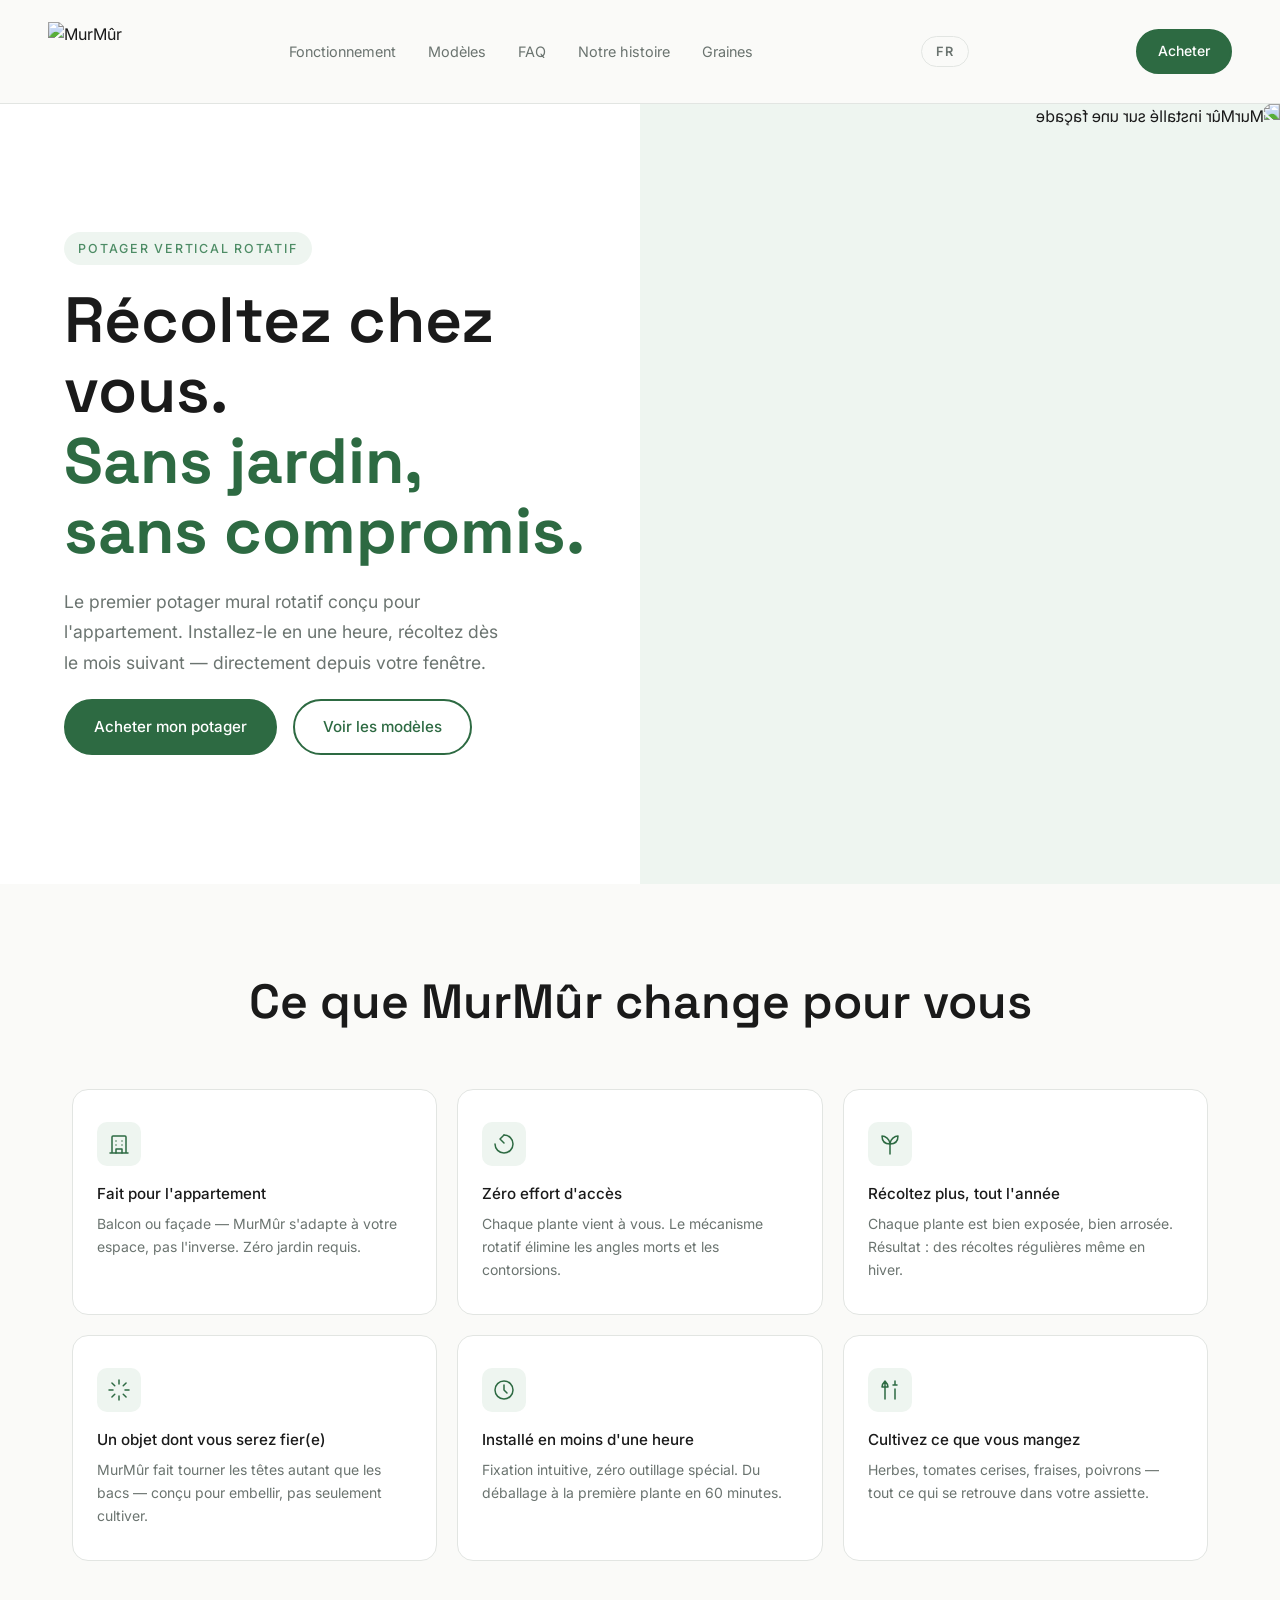
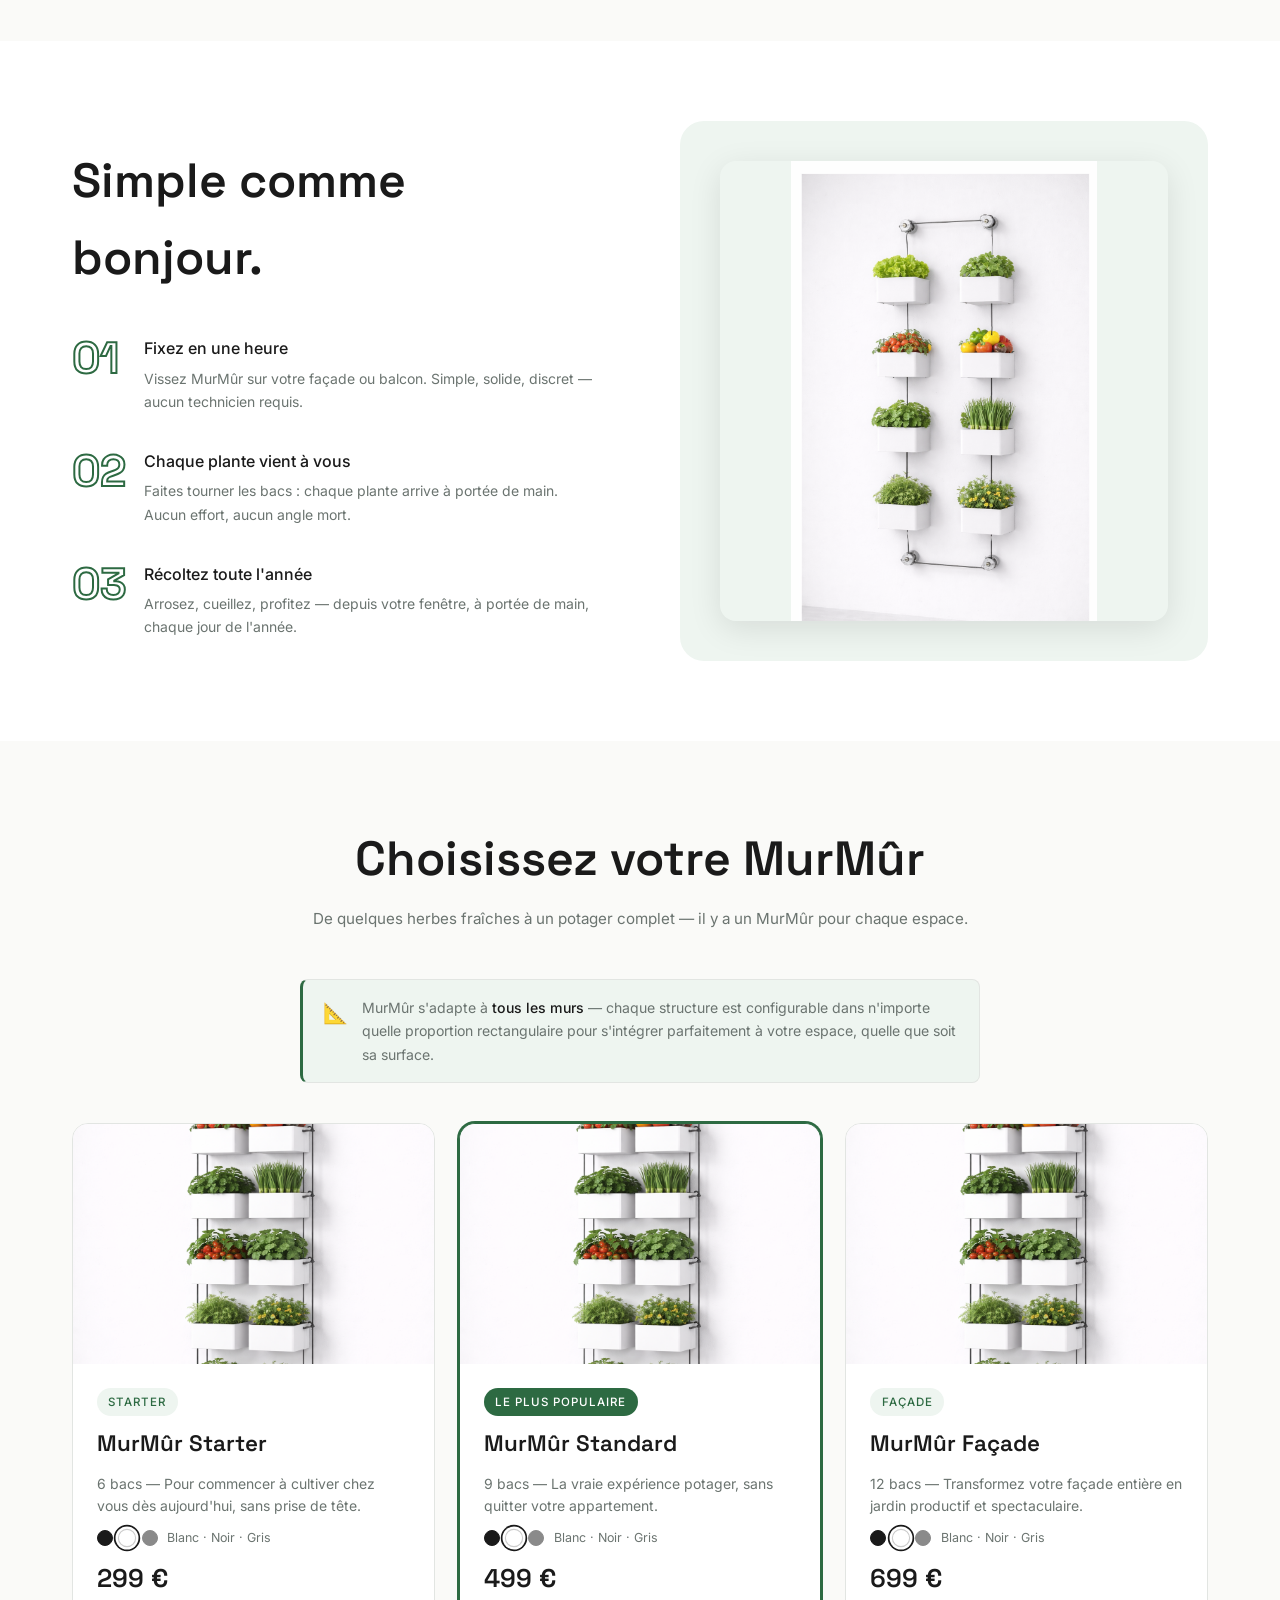
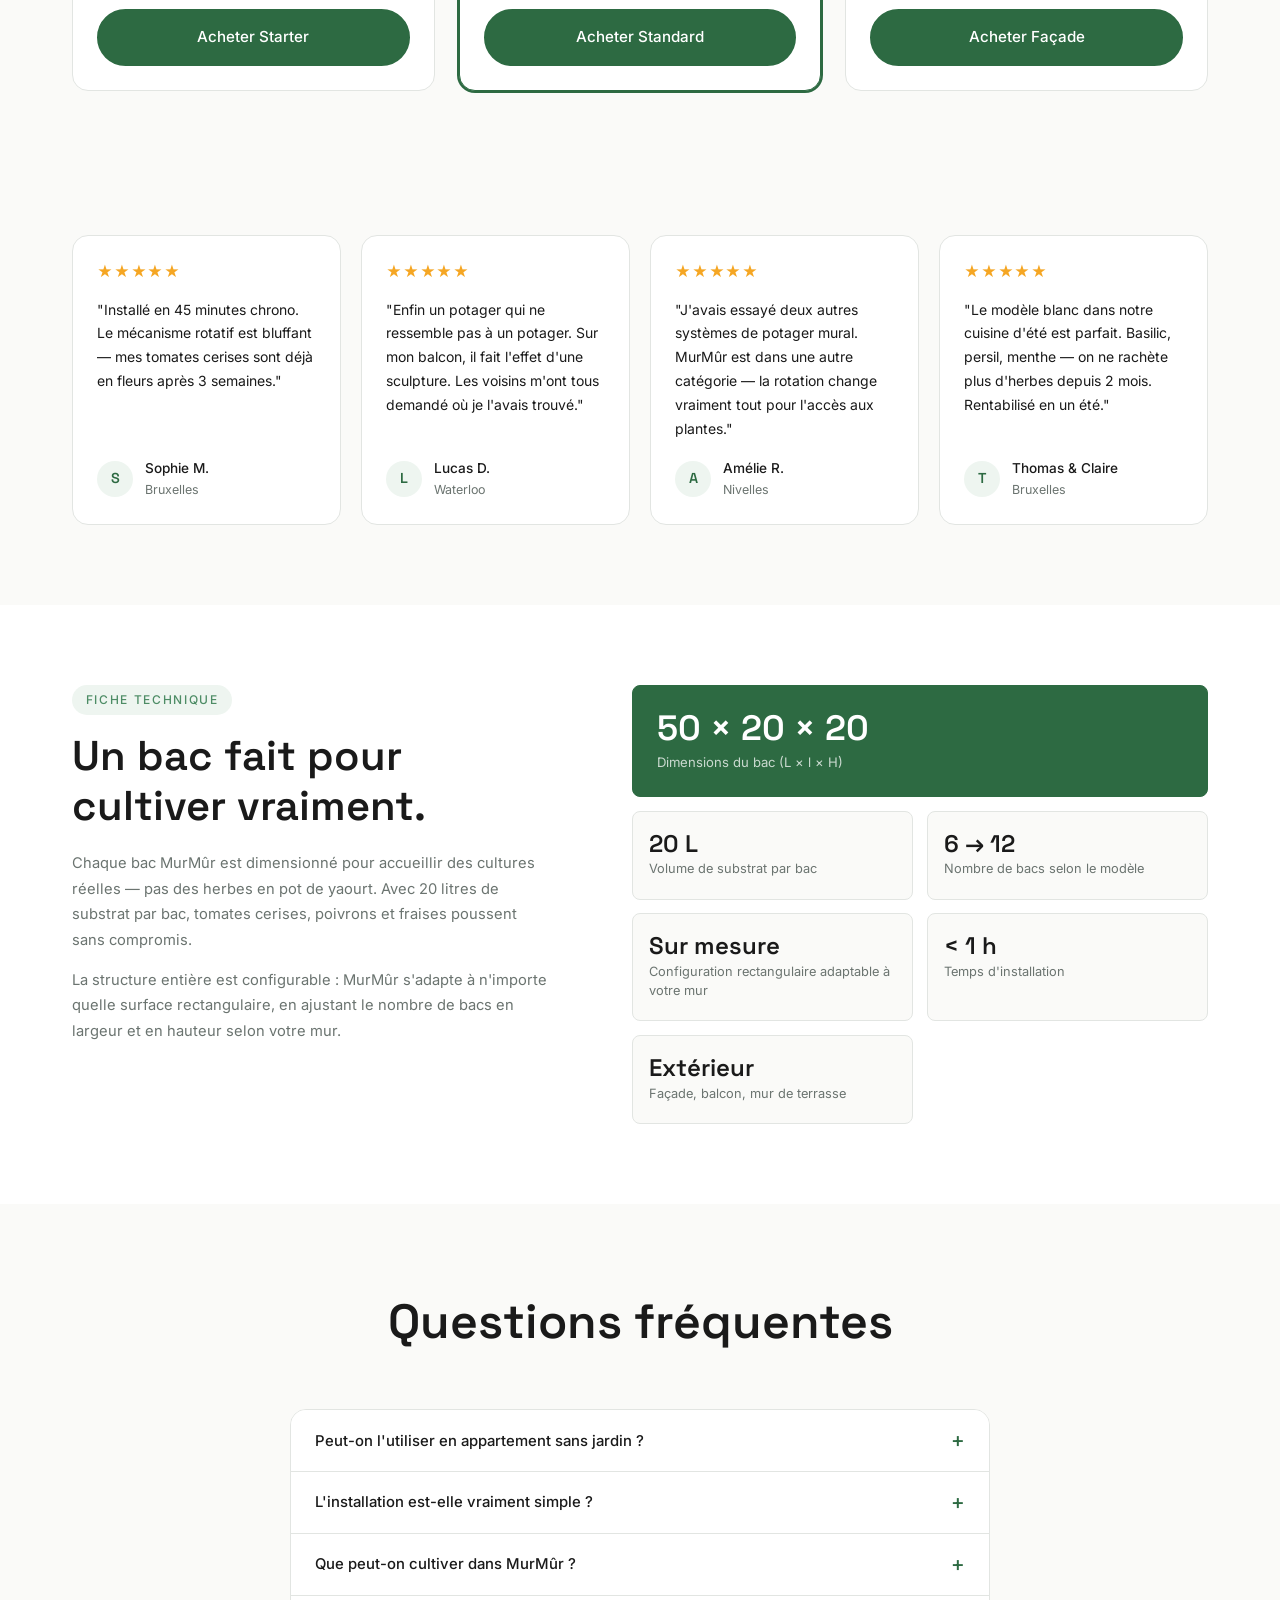
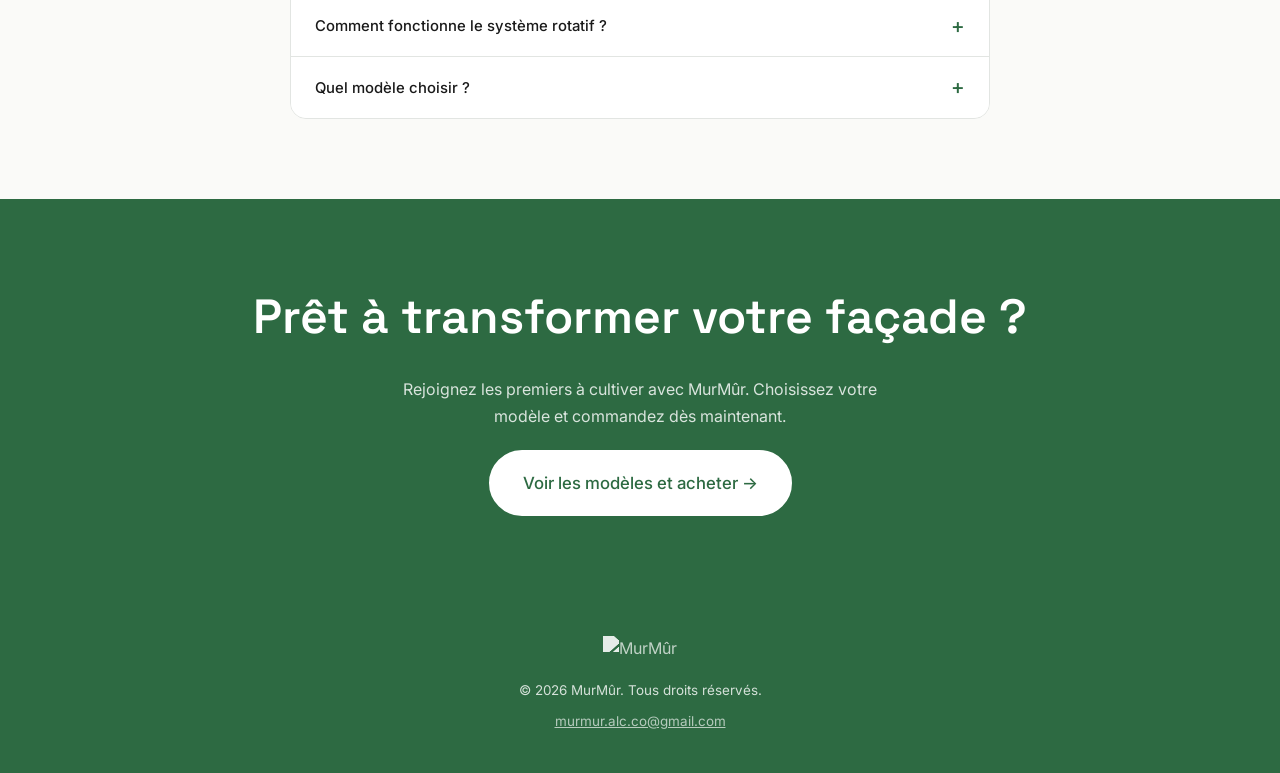
==== commit ca6e677f: "Add responsive hamburger menu for mobile and small screens" ====
--- a/index.html
+++ b/index.html
@@ -60,6 +60,9 @@
     </ul>
     <button class="lang-toggle" id="lang-toggle" onclick="toggleLang()">EN</button>
     <a href="acheter.html" class="btn btn-primary btn-sm" data-i18n="nav-buy">Acheter</a>
+    <button class="nav-burger" id="nav-burger" aria-label="Menu" onclick="toggleMenu()">
+      <span></span><span></span><span></span>
+    </button>
   </nav>
 
   <!-- Hero -->
--- a/murmur.css
+++ b/murmur.css
@@ -795,16 +795,66 @@
   transform: none;
 }
 
+/* === BURGER MENU === */
+.nav-burger {
+  display: none;
+  flex-direction: column;
+  justify-content: center;
+  gap: 5px;
+  background: none;
+  border: none;
+  cursor: pointer;
+  padding: 6px 4px;
+  flex-shrink: 0;
+}
+.nav-burger span {
+  display: block;
+  width: 22px;
+  height: 2px;
+  background: var(--text);
+  border-radius: 2px;
+  transition: transform 0.25s ease, opacity 0.2s ease;
+}
+.nav-burger.open span:nth-child(1) { transform: translateY(7px) rotate(45deg); }
+.nav-burger.open span:nth-child(2) { opacity: 0; }
+.nav-burger.open span:nth-child(3) { transform: translateY(-7px) rotate(-45deg); }
+
 /* === RESPONSIVE === */
 @media (max-width: 1024px) {
   .benefits-grid { grid-template-columns: repeat(2, 1fr); }
+
+  /* Nav : affiche le burger, cache les liens */
+  .nav-burger { display: flex; }
+  .nav {
+    flex-wrap: wrap;
+    padding: 0.9rem 1.5rem;
+  }
+  .nav-links {
+    display: none;
+    order: 10;
+    width: 100%;
+    flex-direction: column;
+    gap: 0;
+    margin-top: 0.5rem;
+    padding-top: 0.5rem;
+    border-top: 1px solid var(--border);
+    font-size: 1rem;
+  }
+  .nav-links.nav-open { display: flex; }
+  .nav-links li { border-bottom: 1px solid var(--border); }
+  .nav-links li:last-child { border-bottom: none; }
+  .nav-links a {
+    display: block;
+    padding: 0.875rem 0;
+    color: var(--text) !important;
+    font-size: 0.975rem;
+  }
 }
 
 @media (max-width: 768px) {
   .nav {
-    padding: 1rem 1.25rem;
+    padding: 0.85rem 1.25rem;
   }
-  .nav-links { display: none; }
 
   .hero {
     grid-template-columns: 1fr;
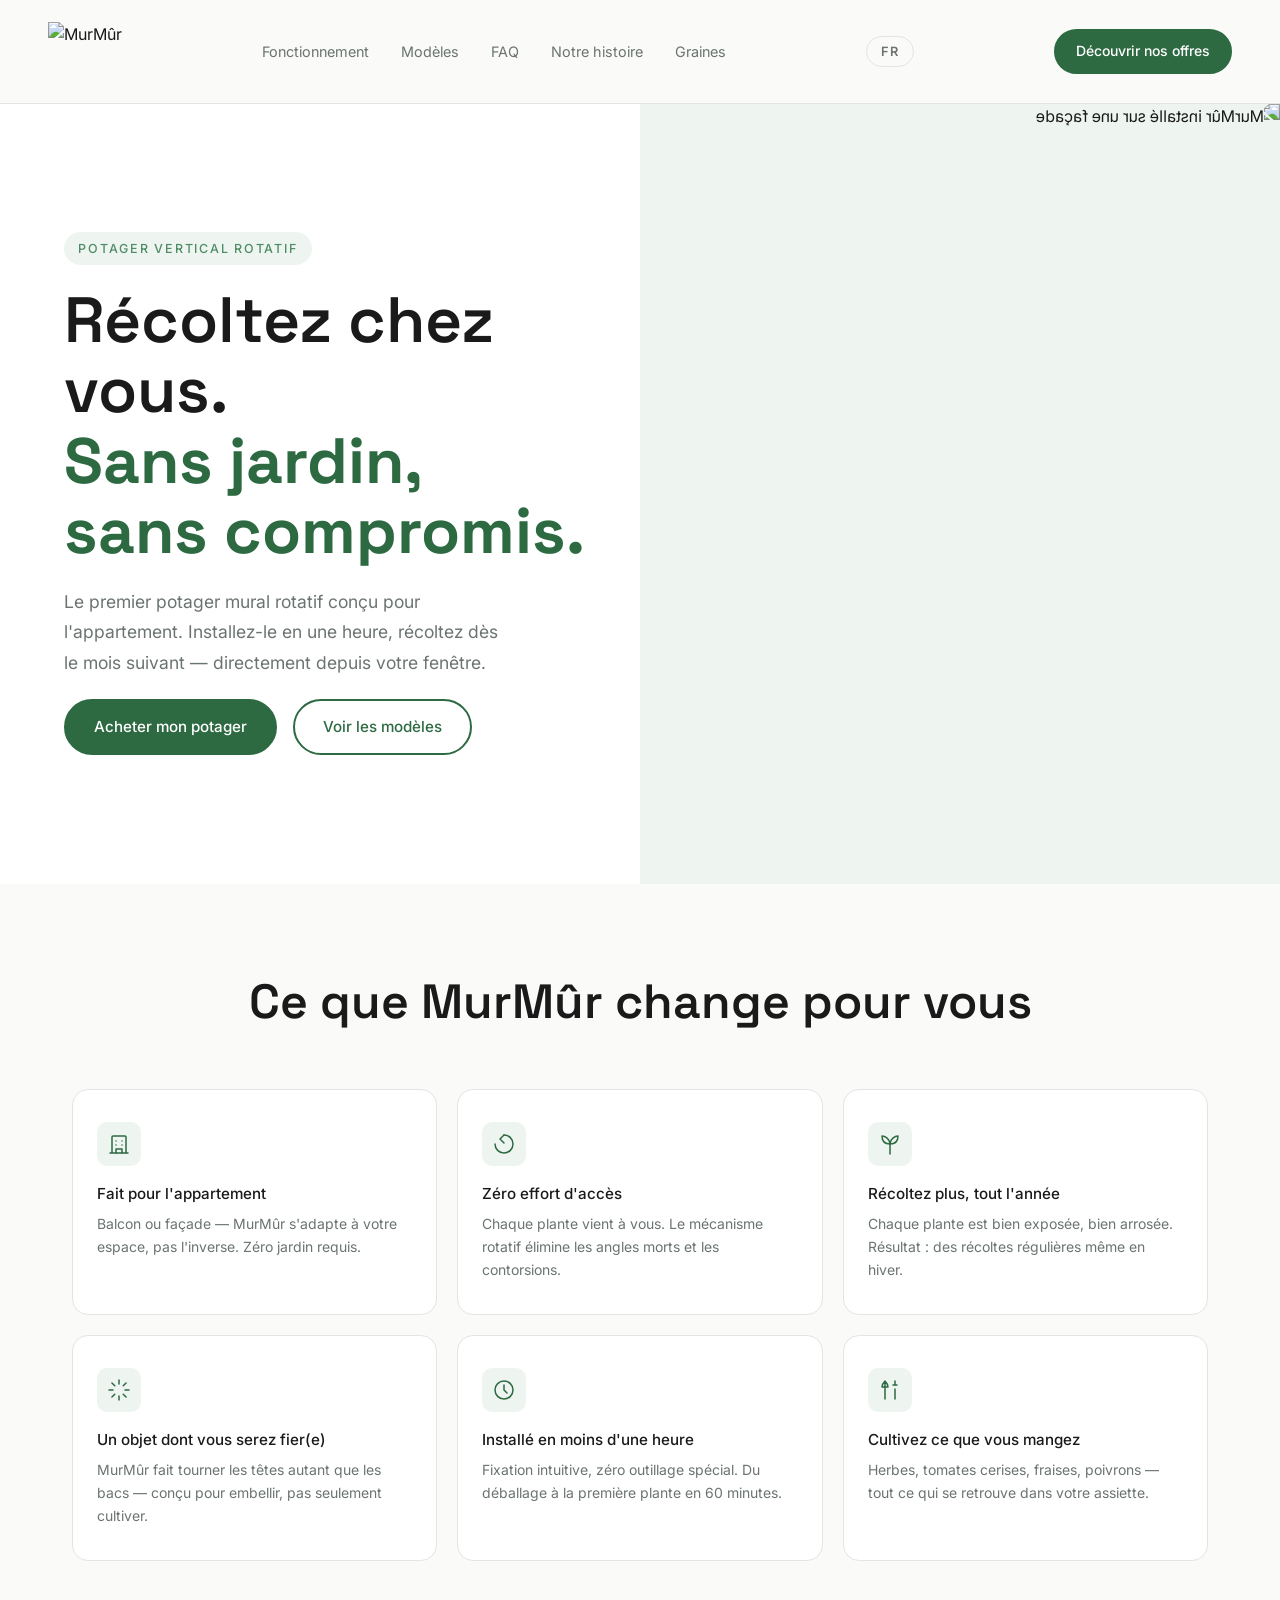
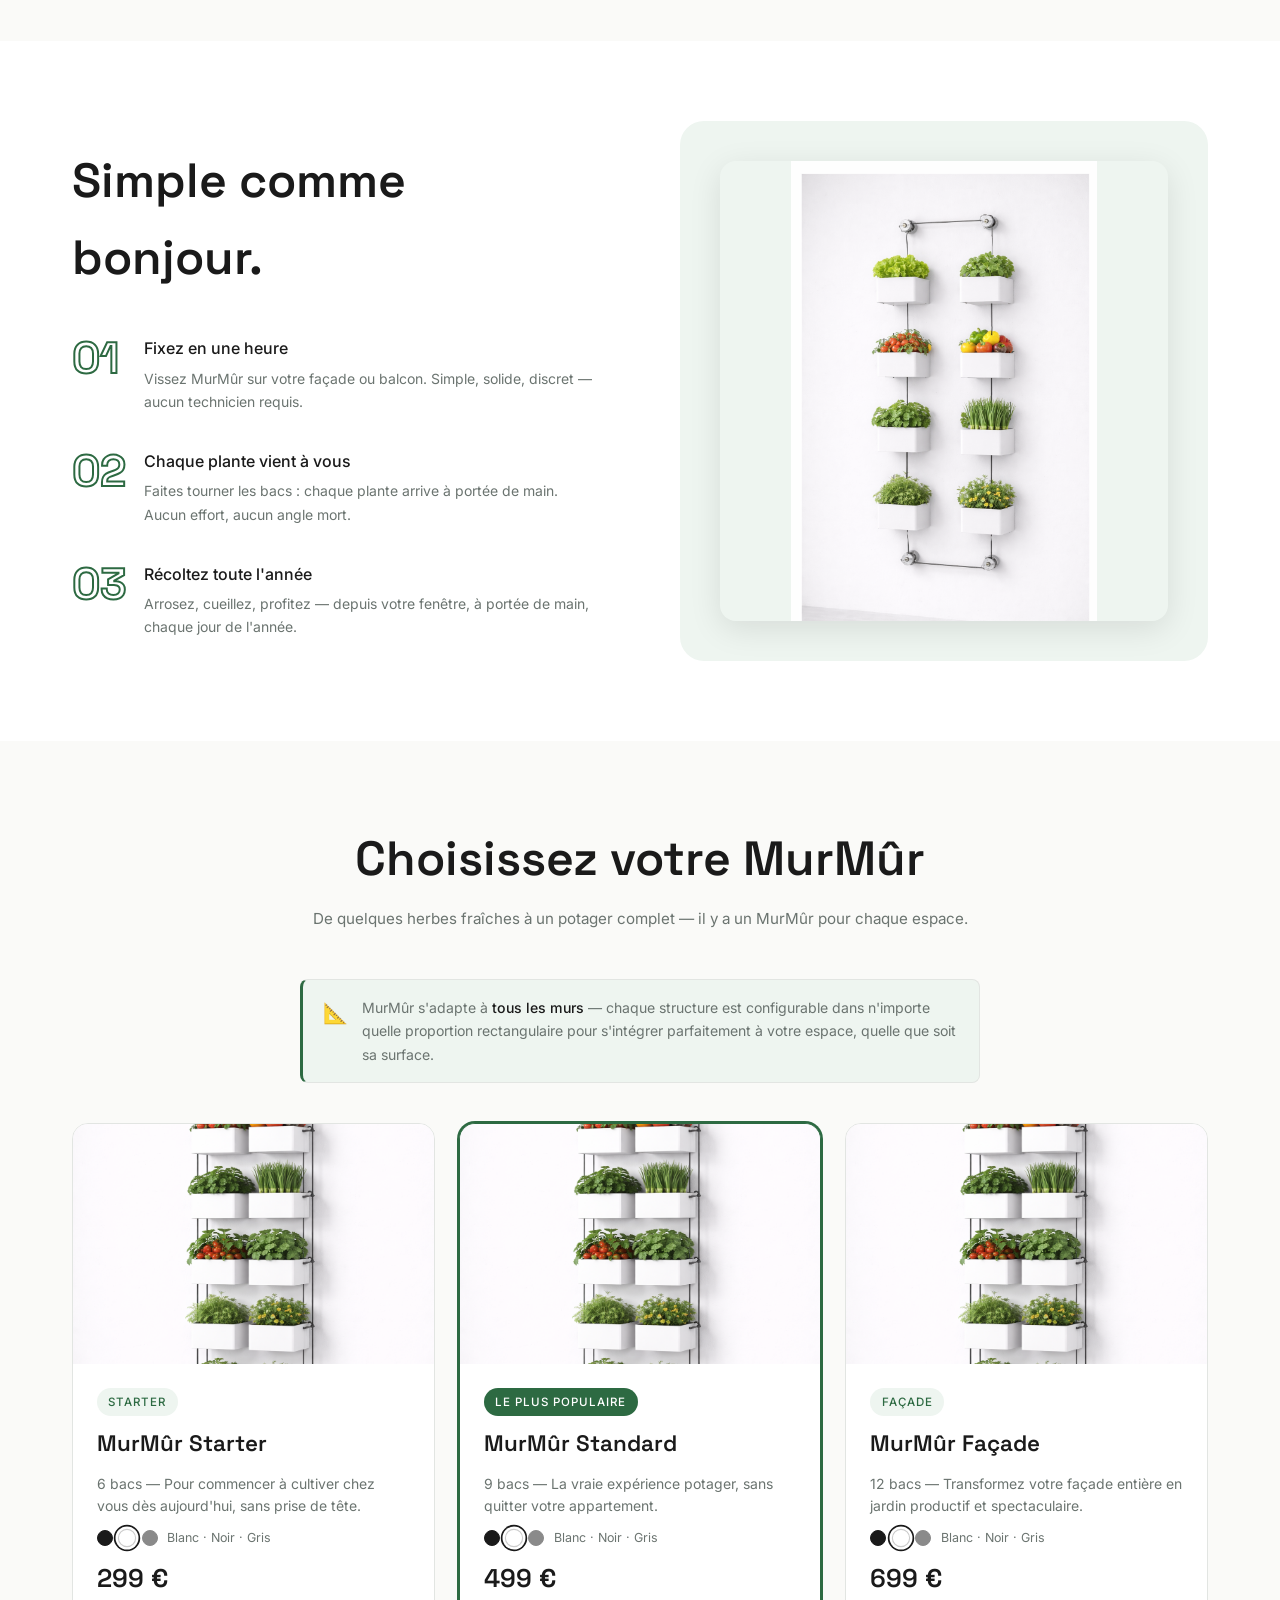
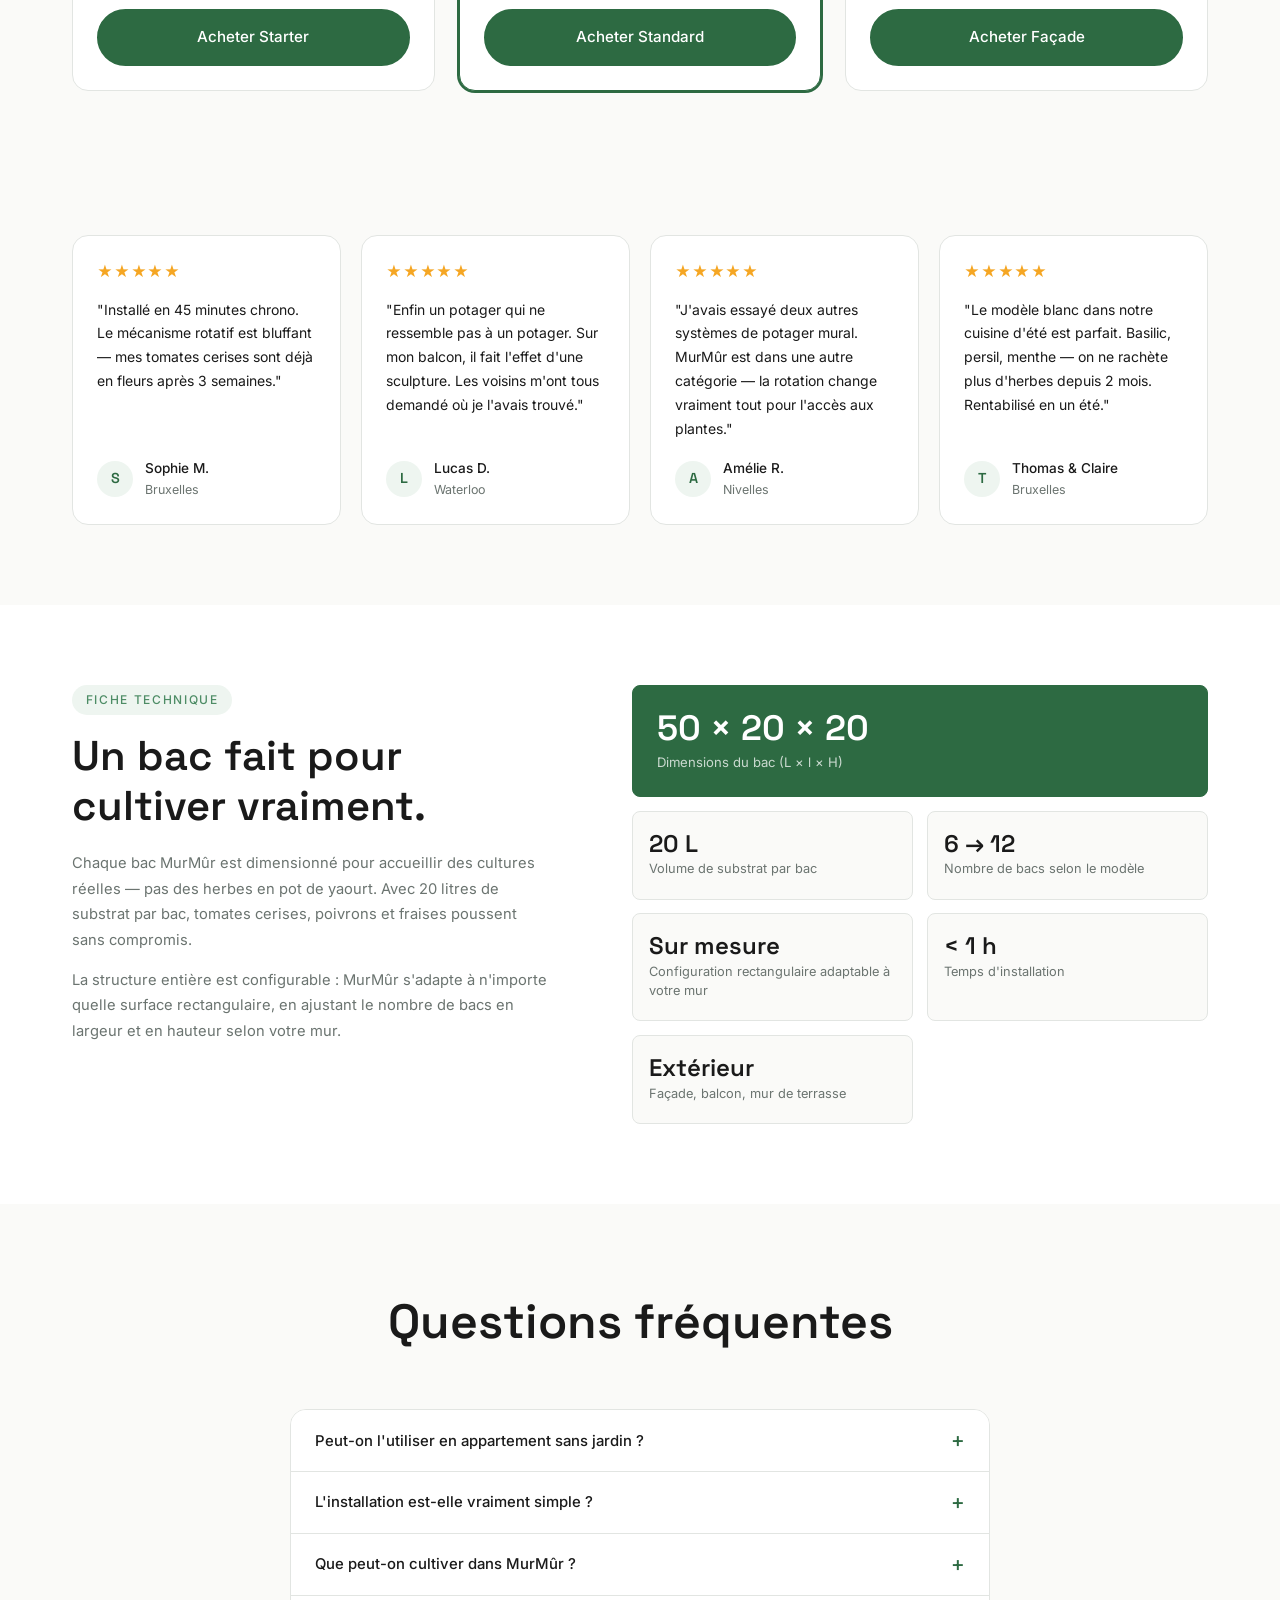
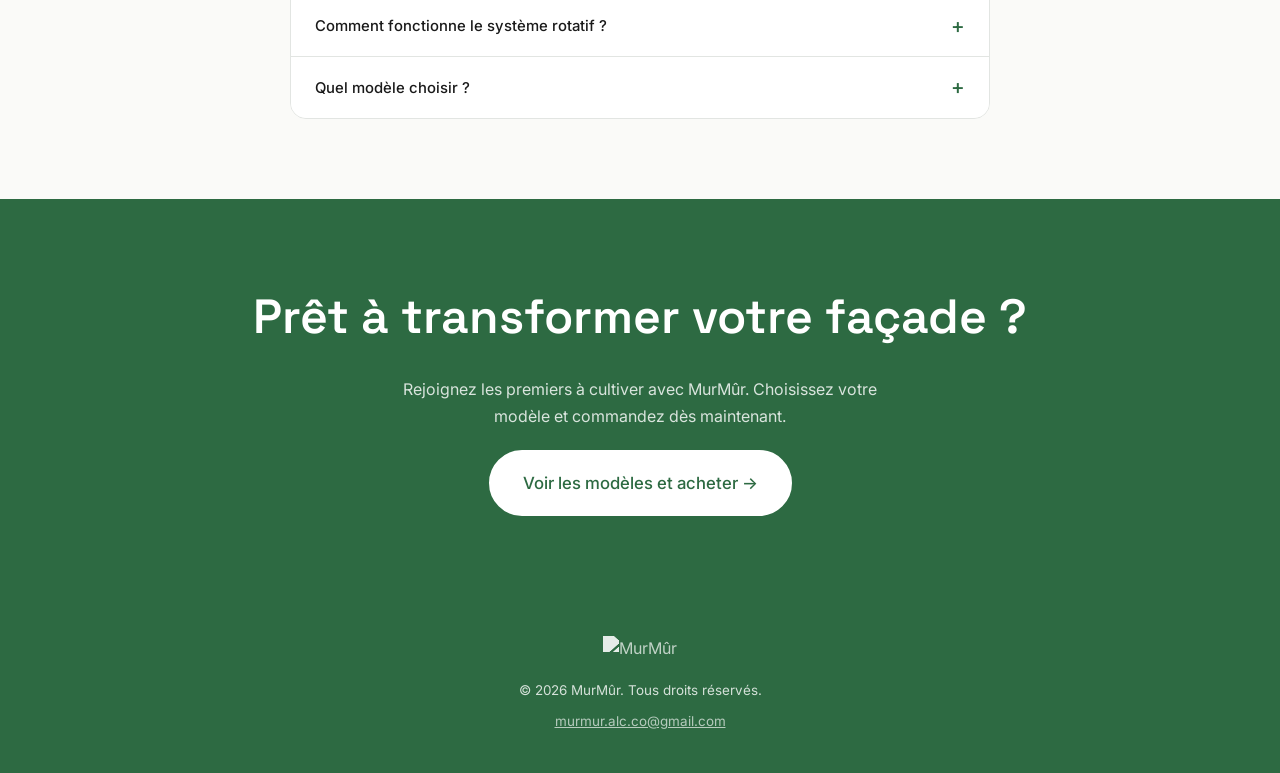
==== commit 4f1c6e66: "Add upsell step for seeds subscription + change nav buy button to 'Découvrir nos offres'" ====
--- a/index.html
+++ b/index.html
@@ -59,7 +59,7 @@
       <li><a href="graines.html"  data-i18n="nav-seeds">Graines</a></li>
     </ul>
     <button class="lang-toggle" id="lang-toggle" onclick="toggleLang()">EN</button>
-    <a href="acheter.html" class="btn btn-primary btn-sm" data-i18n="nav-buy">Acheter</a>
+    <a href="#modeles" class="btn btn-primary btn-sm" data-i18n="nav-buy">Découvrir nos offres</a>
     <button class="nav-burger" id="nav-burger" aria-label="Menu" onclick="toggleMenu()">
       <span></span><span></span><span></span>
     </button>
--- a/murmur.css
+++ b/murmur.css
@@ -827,8 +827,12 @@
   .nav-burger { display: flex; }
   .nav {
     flex-wrap: wrap;
-    padding: 0.9rem 1.5rem;
+    padding: 0.75rem 1.25rem;
+    gap: 0.5rem;
   }
+  .nav-logo img     { height: 38px; }
+  .lang-toggle      { padding: 0.35rem 0.65rem; font-size: 0.75rem; }
+  .nav .btn-sm      { padding: 0.5rem 0.9rem;   font-size: 0.8rem; }
   .nav-links {
     display: none;
     order: 10;
@@ -853,8 +857,10 @@
 
 @media (max-width: 768px) {
   .nav {
-    padding: 0.85rem 1.25rem;
+    padding: 0.65rem 1rem;
+    gap: 0.4rem;
   }
+  .nav-logo img { height: 32px; }
 
   .hero {
     grid-template-columns: 1fr;
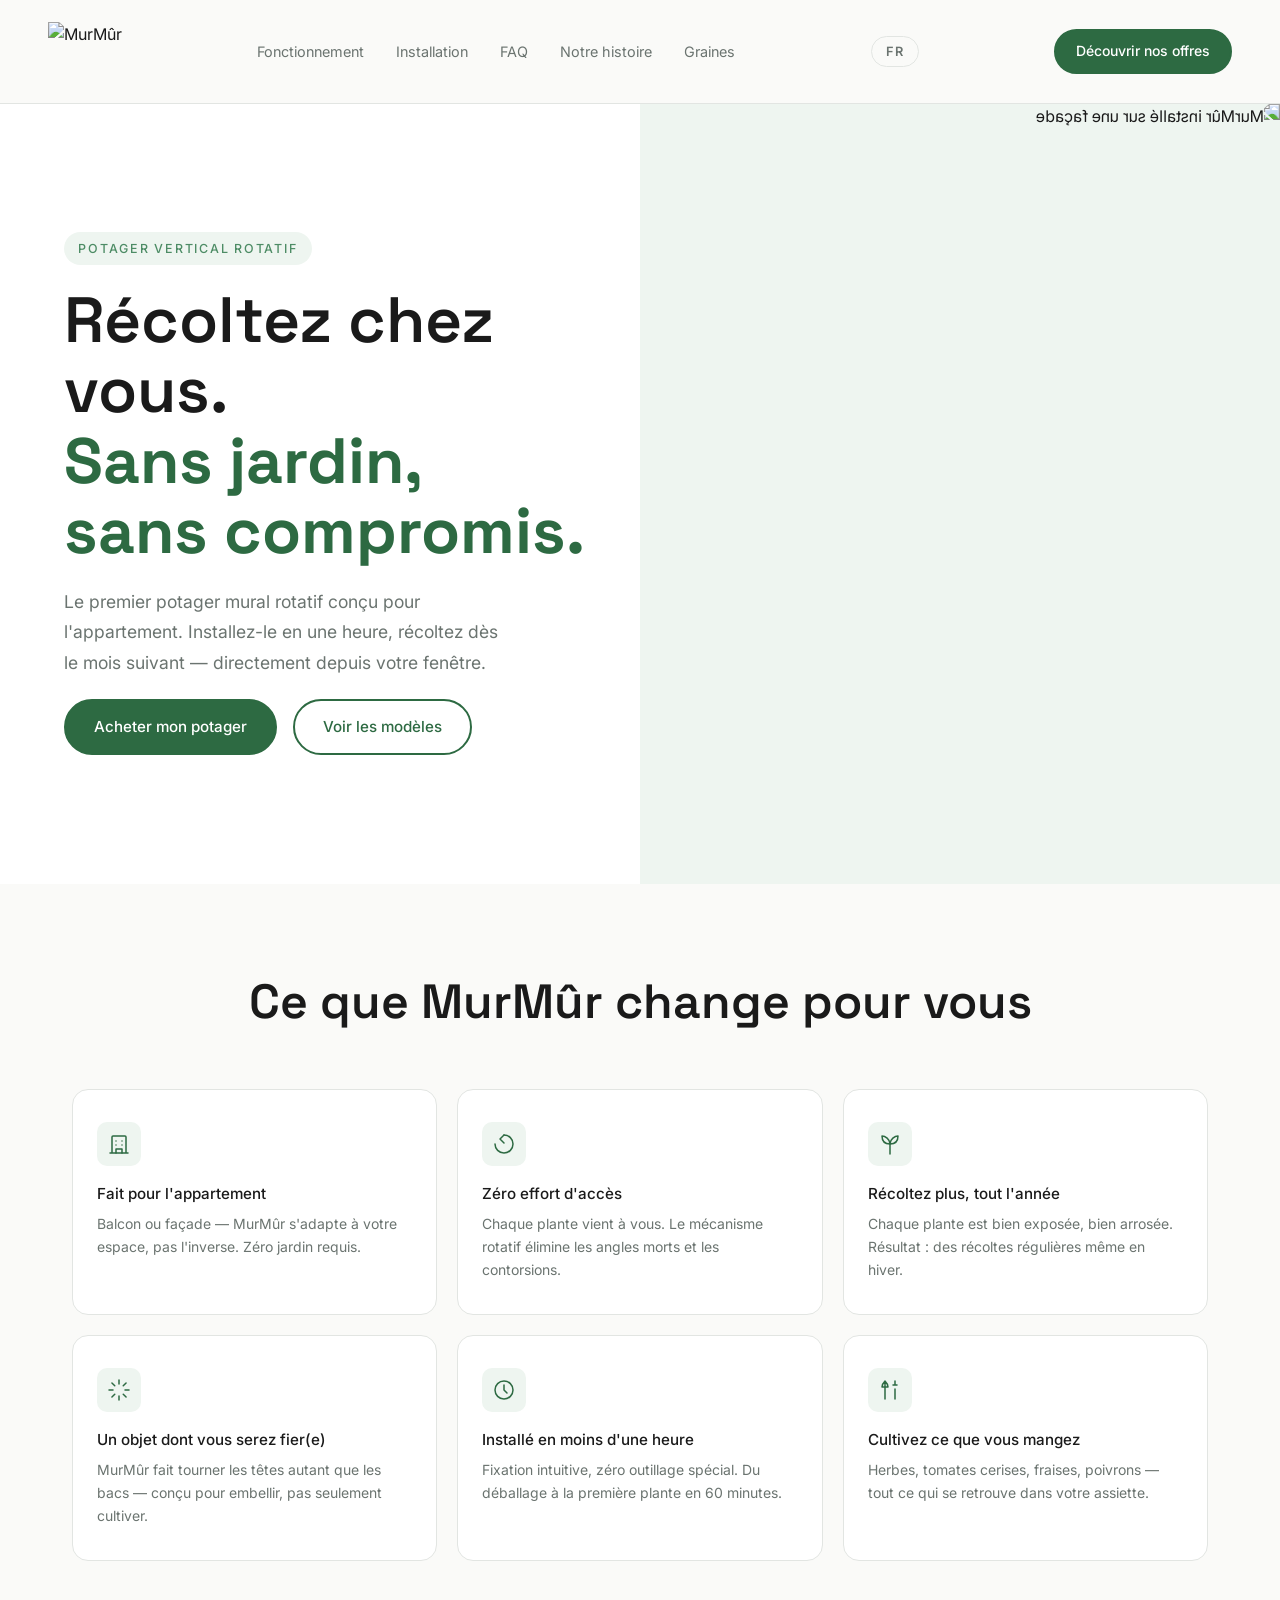
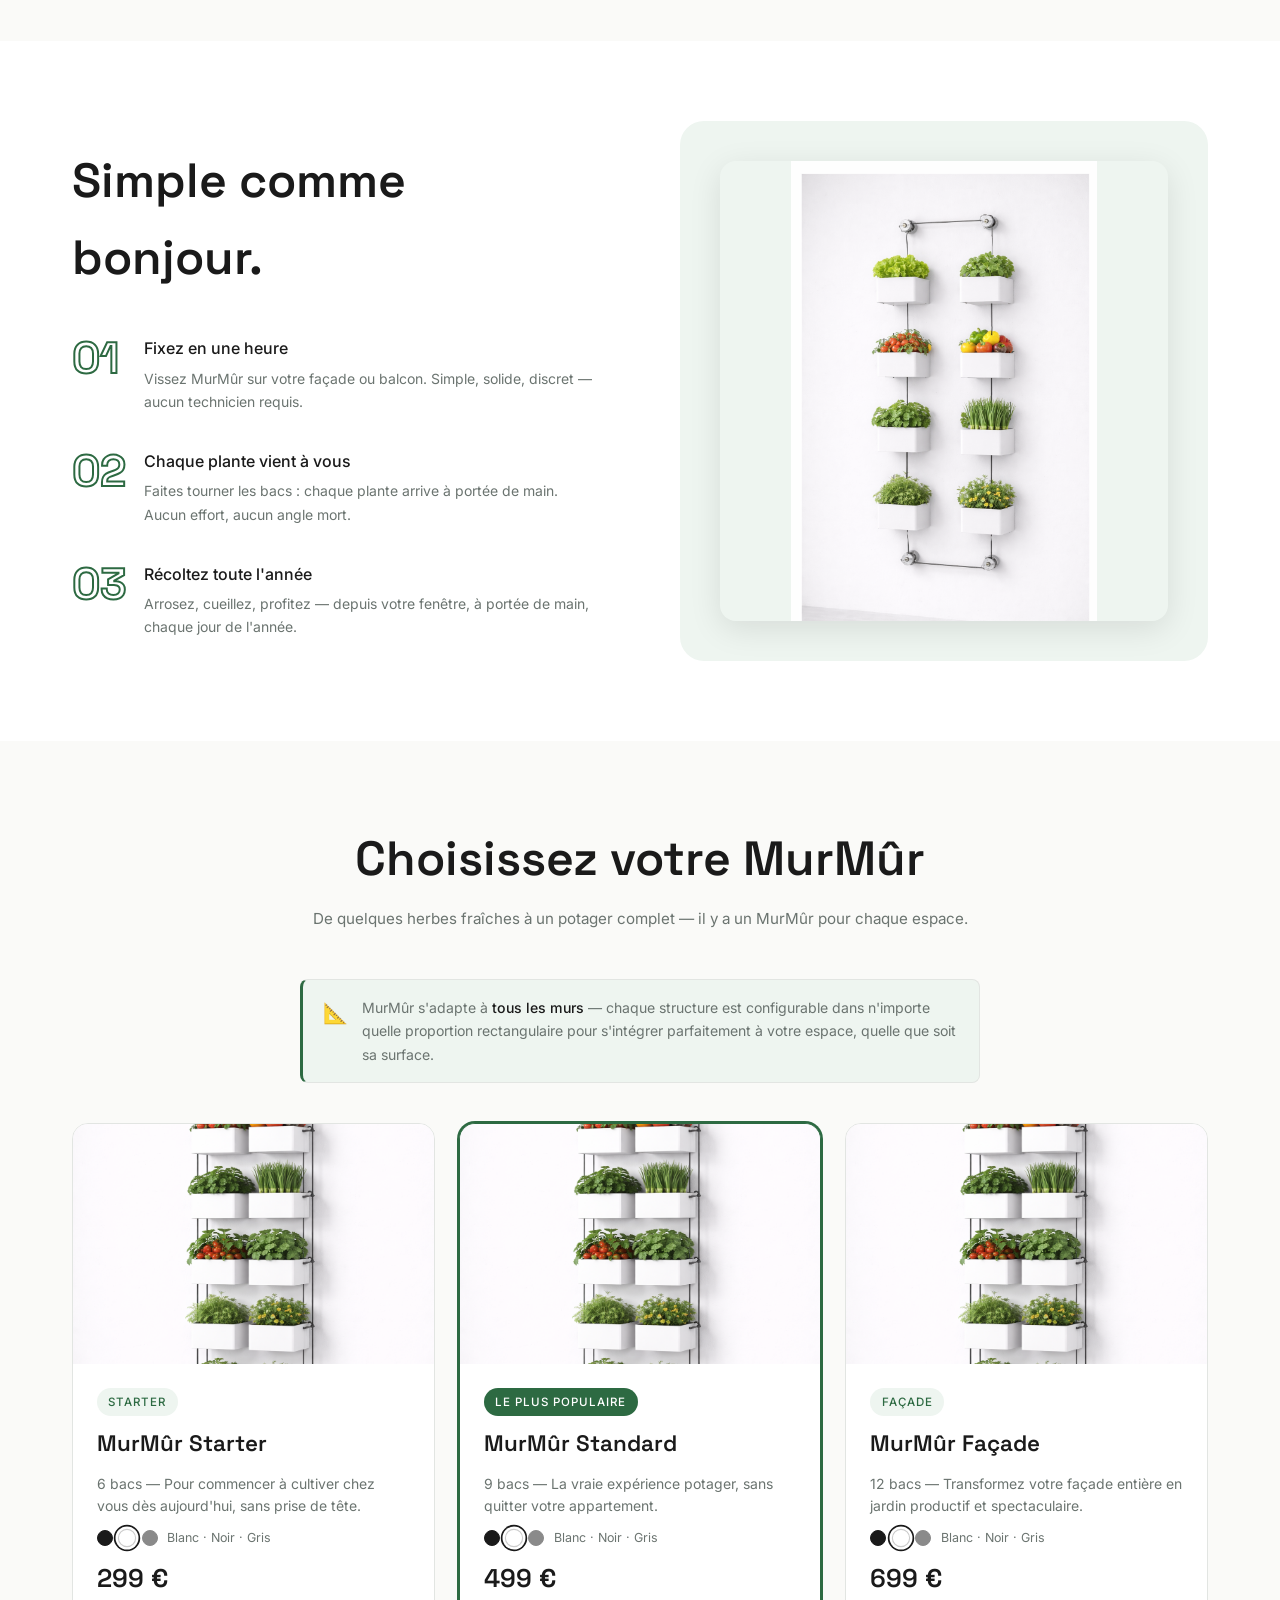
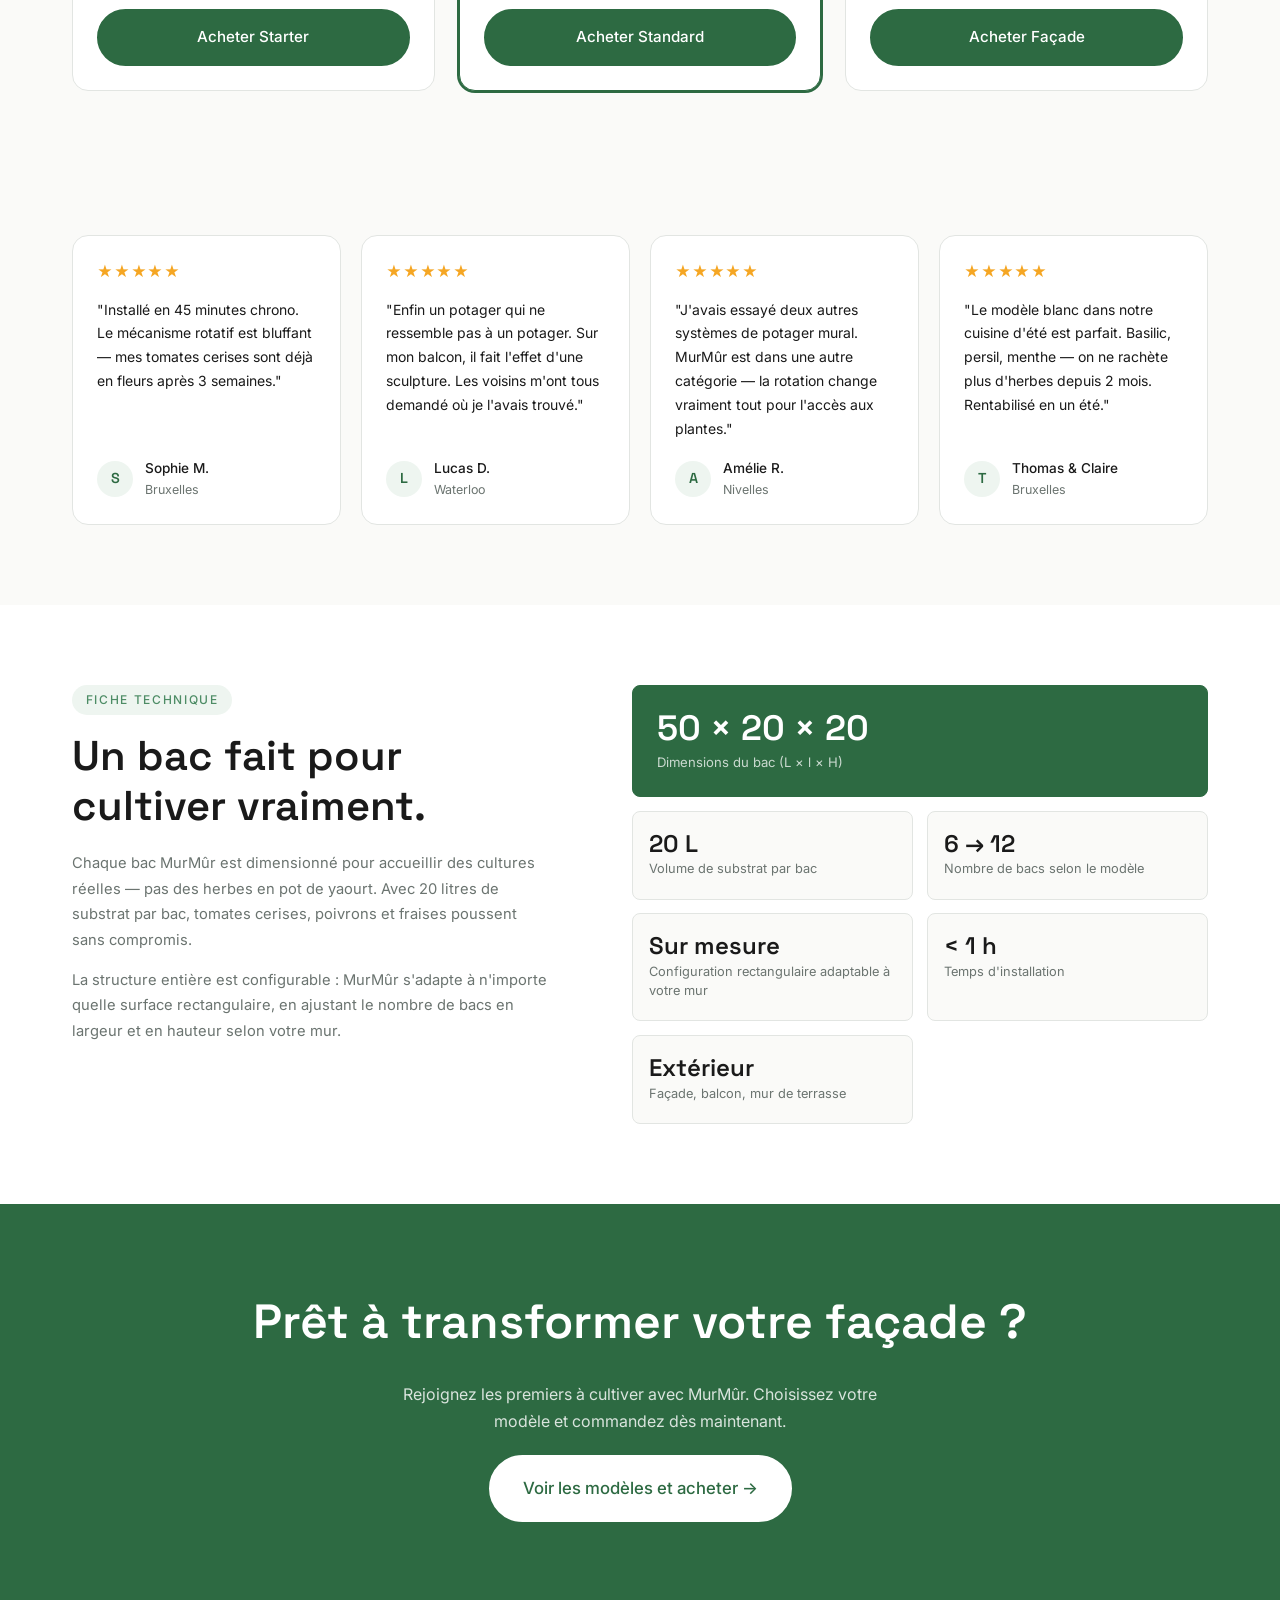
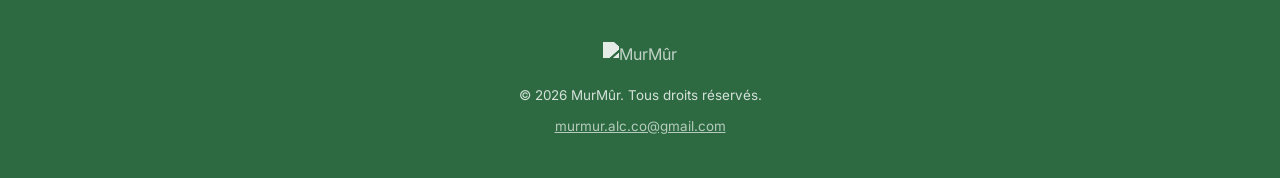
==== commit 9687fb10: "Add installation and FAQ pages, remove FAQ from index, replace Modèles nav with Installation" ====
--- a/index.html
+++ b/index.html
@@ -53,8 +53,8 @@
     </a>
     <ul class="nav-links">
       <li><a href="#comment"      data-i18n="nav-how">Fonctionnement</a></li>
-      <li><a href="#modeles"      data-i18n="nav-models">Modèles</a></li>
-      <li><a href="#faq"          data-i18n="nav-faq">FAQ</a></li>
+      <li><a href="installation.html" data-i18n="nav-installation">Installation</a></li>
+      <li><a href="faq.html"          data-i18n="nav-faq">FAQ</a></li>
       <li><a href="histoire.html" data-i18n="nav-story">Notre histoire</a></li>
       <li><a href="graines.html"  data-i18n="nav-seeds">Graines</a></li>
     </ul>
@@ -330,35 +330,6 @@
     </div>
   </section>
 
-  <!-- FAQ -->
-  <section class="faq-section" id="faq">
-    <div class="container">
-      <h2 data-i18n="faq-title">Questions fréquentes</h2>
-      <div class="faq-list">
-        <div class="faq-item">
-          <button class="faq-question" data-i18n="faq-q1">Peut-on l'utiliser en appartement sans jardin ?</button>
-          <div class="faq-answer"><p data-i18n="faq-a1">Absolument — c'est précisément pour ça que MurMûr a été conçu. Il se fixe sur toute surface extérieure : façade, balcon, mur de terrasse. Pas de jardin, pas de problème.</p></div>
-        </div>
-        <div class="faq-item">
-          <button class="faq-question" data-i18n="faq-q2">L'installation est-elle vraiment simple ?</button>
-          <div class="faq-answer"><p data-i18n="faq-a2">Oui. La fixation murale est intuitive et ne nécessite aucun outil spécial. La majorité de nos clients sont prêts à planter en moins d'une heure après réception.</p></div>
-        </div>
-        <div class="faq-item">
-          <button class="faq-question" data-i18n="faq-q3">Que peut-on cultiver dans MurMûr ?</button>
-          <div class="faq-answer"><p data-i18n="faq-a3">Tout ce que vous aimez manger : herbes aromatiques (basilic, persil, coriandre), tomates cerises, fraises, poivrons, salade... MurMûr s'adapte à une grande diversité de cultures.</p></div>
-        </div>
-        <div class="faq-item">
-          <button class="faq-question" data-i18n="faq-q4">Comment fonctionne le système rotatif ?</button>
-          <div class="faq-answer"><p data-i18n="faq-a4">Le mécanisme de rotation permet à chaque bac de venir à portée de main depuis un point fixe. Fini de s'étirer ou de contourner le potager — tout est accessible en quelques secondes, sans effort.</p></div>
-        </div>
-        <div class="faq-item">
-          <button class="faq-question" data-i18n="faq-q5">Quel modèle choisir ?</button>
-          <div class="faq-answer"><p data-i18n="faq-a5">Pour débuter ou tester : le Starter (6 bacs, 300€). Pour une vraie autonomie alimentaire en appartement : le Standard (9 bacs, 500€). Pour les passionnés et les grandes façades : le Façade (12 bacs, 700€).</p></div>
-        </div>
-      </div>
-    </div>
-  </section>
-
   <!-- CTA finale -->
   <section class="cta-finale">
     <div class="container cta-finale-inner">
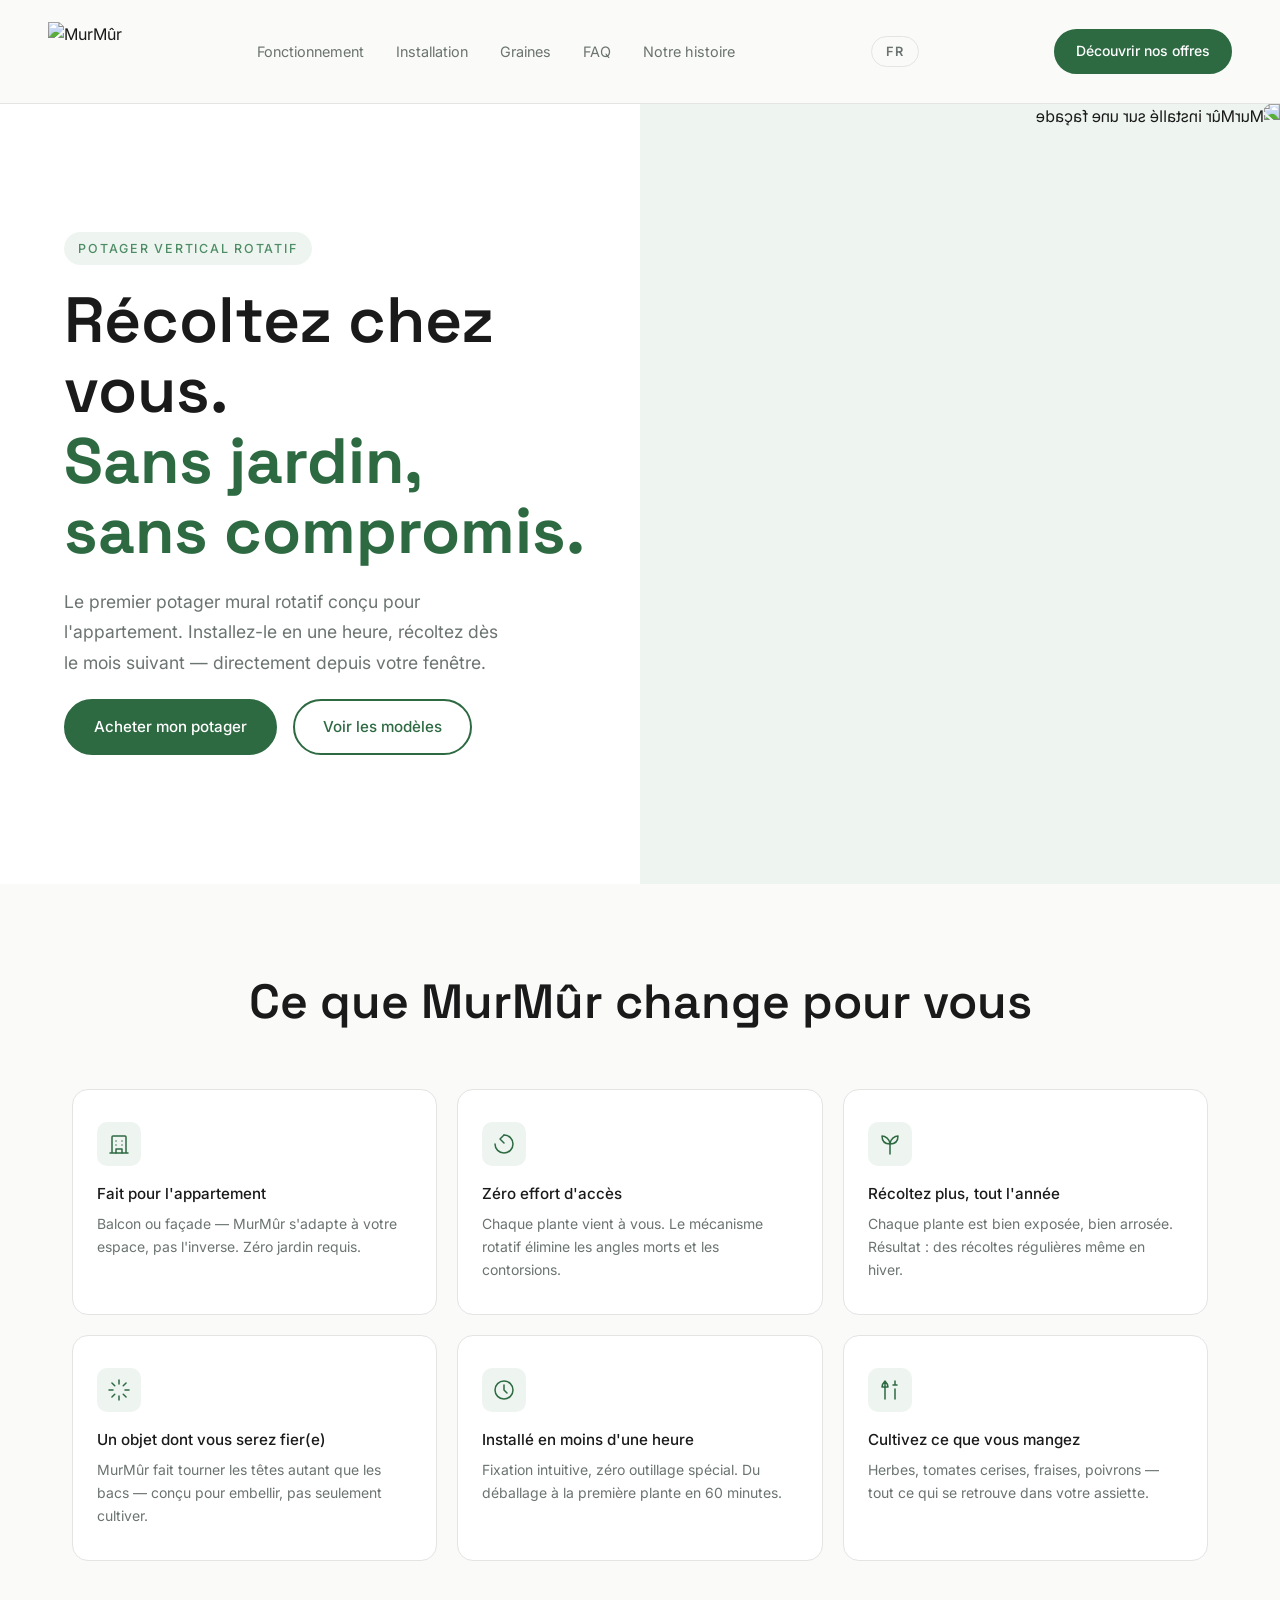
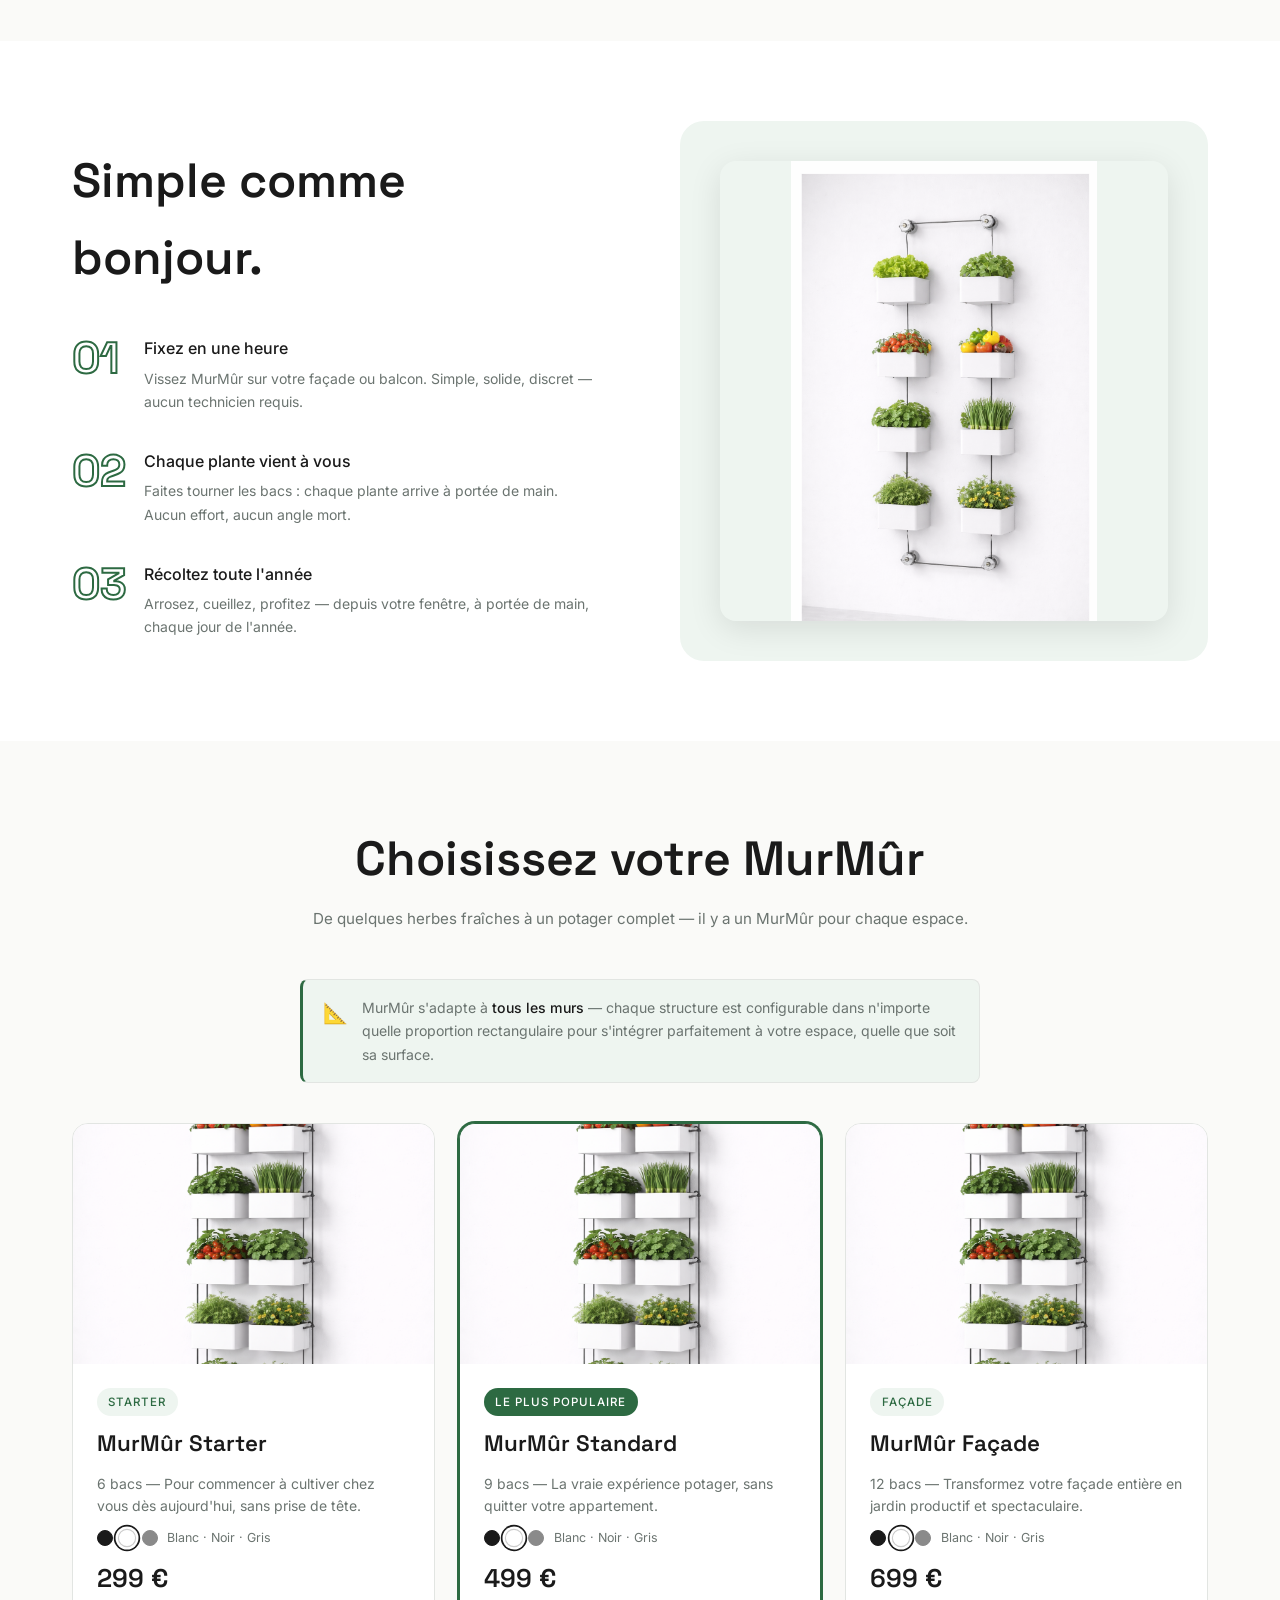
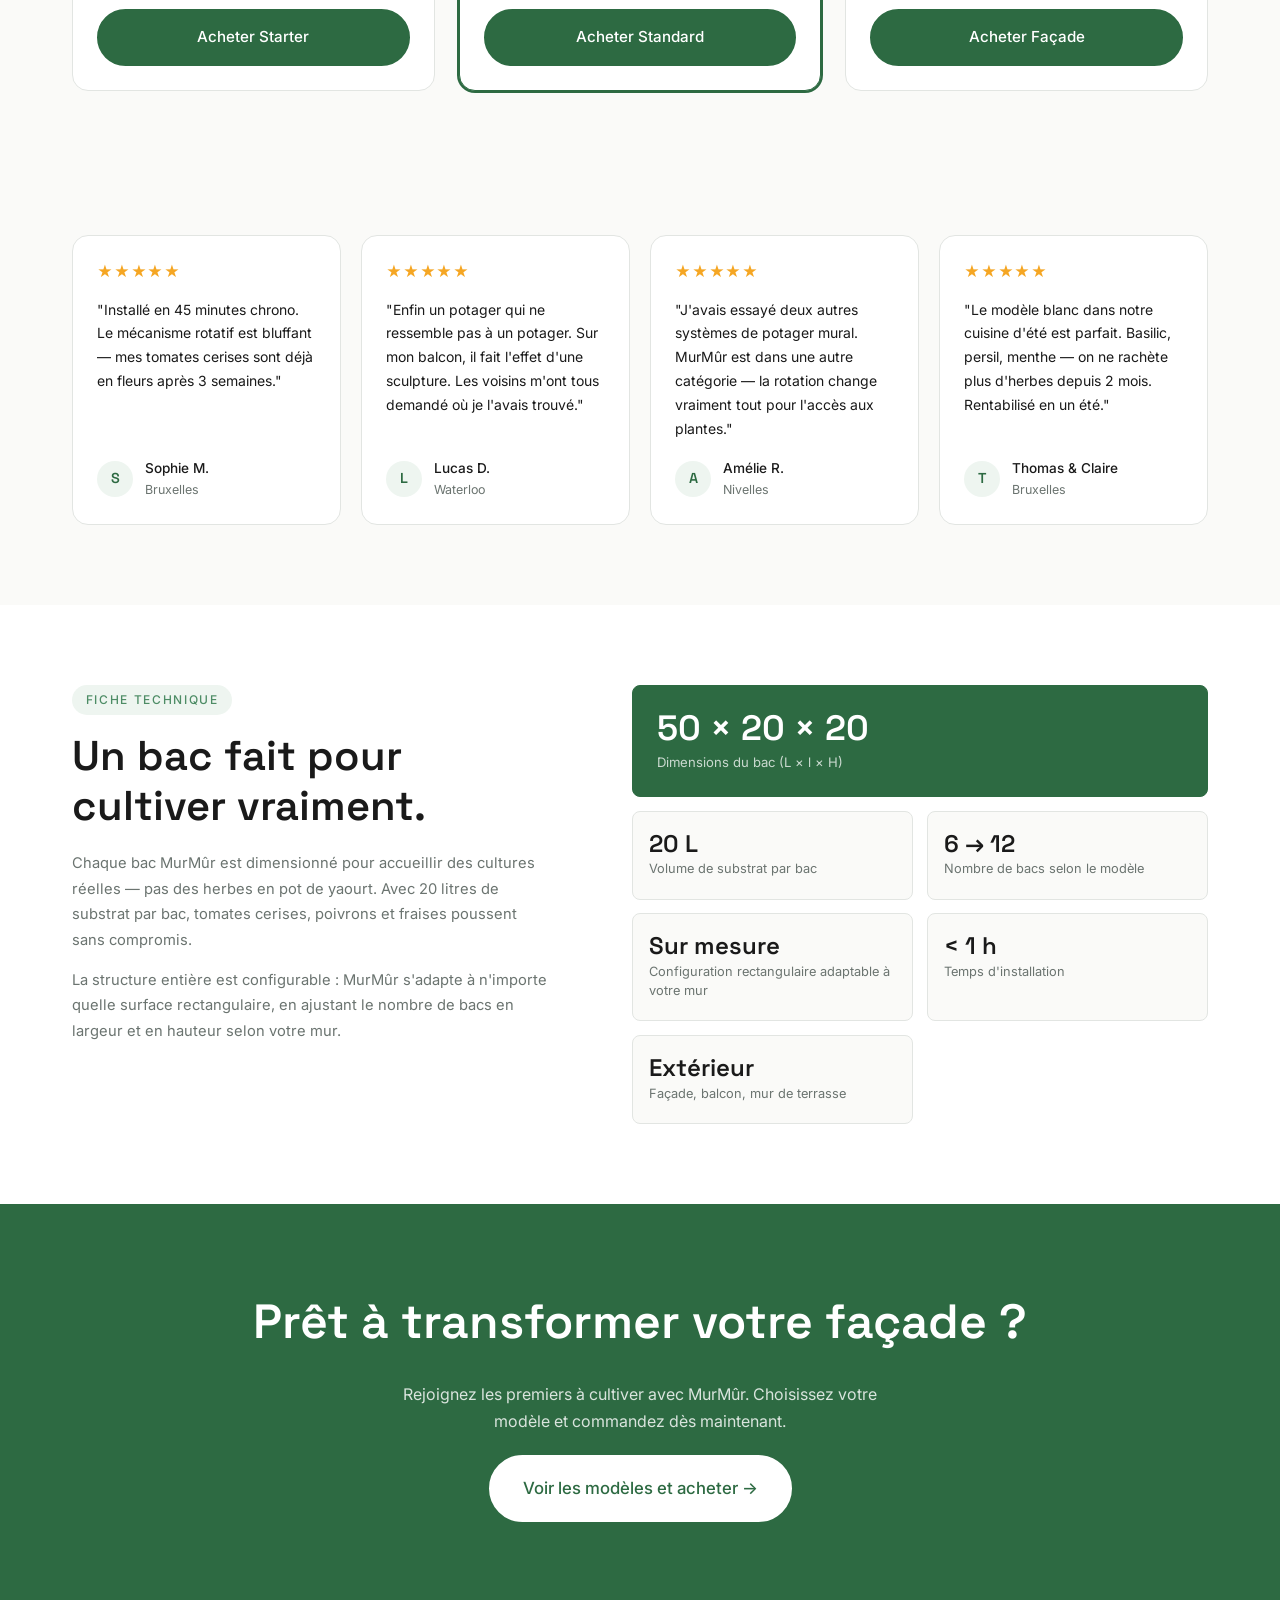
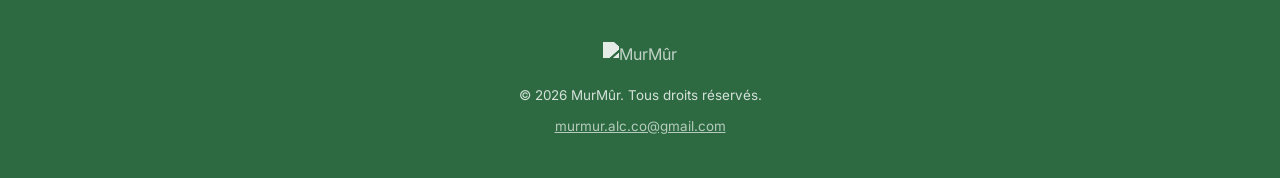
==== commit c7594dcf: "Reorder nav: Graines before FAQ and Notre histoire" ====
--- a/index.html
+++ b/index.html
@@ -54,9 +54,9 @@
     <ul class="nav-links">
       <li><a href="#comment"      data-i18n="nav-how">Fonctionnement</a></li>
       <li><a href="installation.html" data-i18n="nav-installation">Installation</a></li>
+      <li><a href="graines.html"  data-i18n="nav-seeds">Graines</a></li>
       <li><a href="faq.html"          data-i18n="nav-faq">FAQ</a></li>
       <li><a href="histoire.html" data-i18n="nav-story">Notre histoire</a></li>
-      <li><a href="graines.html"  data-i18n="nav-seeds">Graines</a></li>
     </ul>
     <button class="lang-toggle" id="lang-toggle" onclick="toggleLang()">EN</button>
     <a href="#modeles" class="btn btn-primary btn-sm" data-i18n="nav-buy">Découvrir nos offres</a>
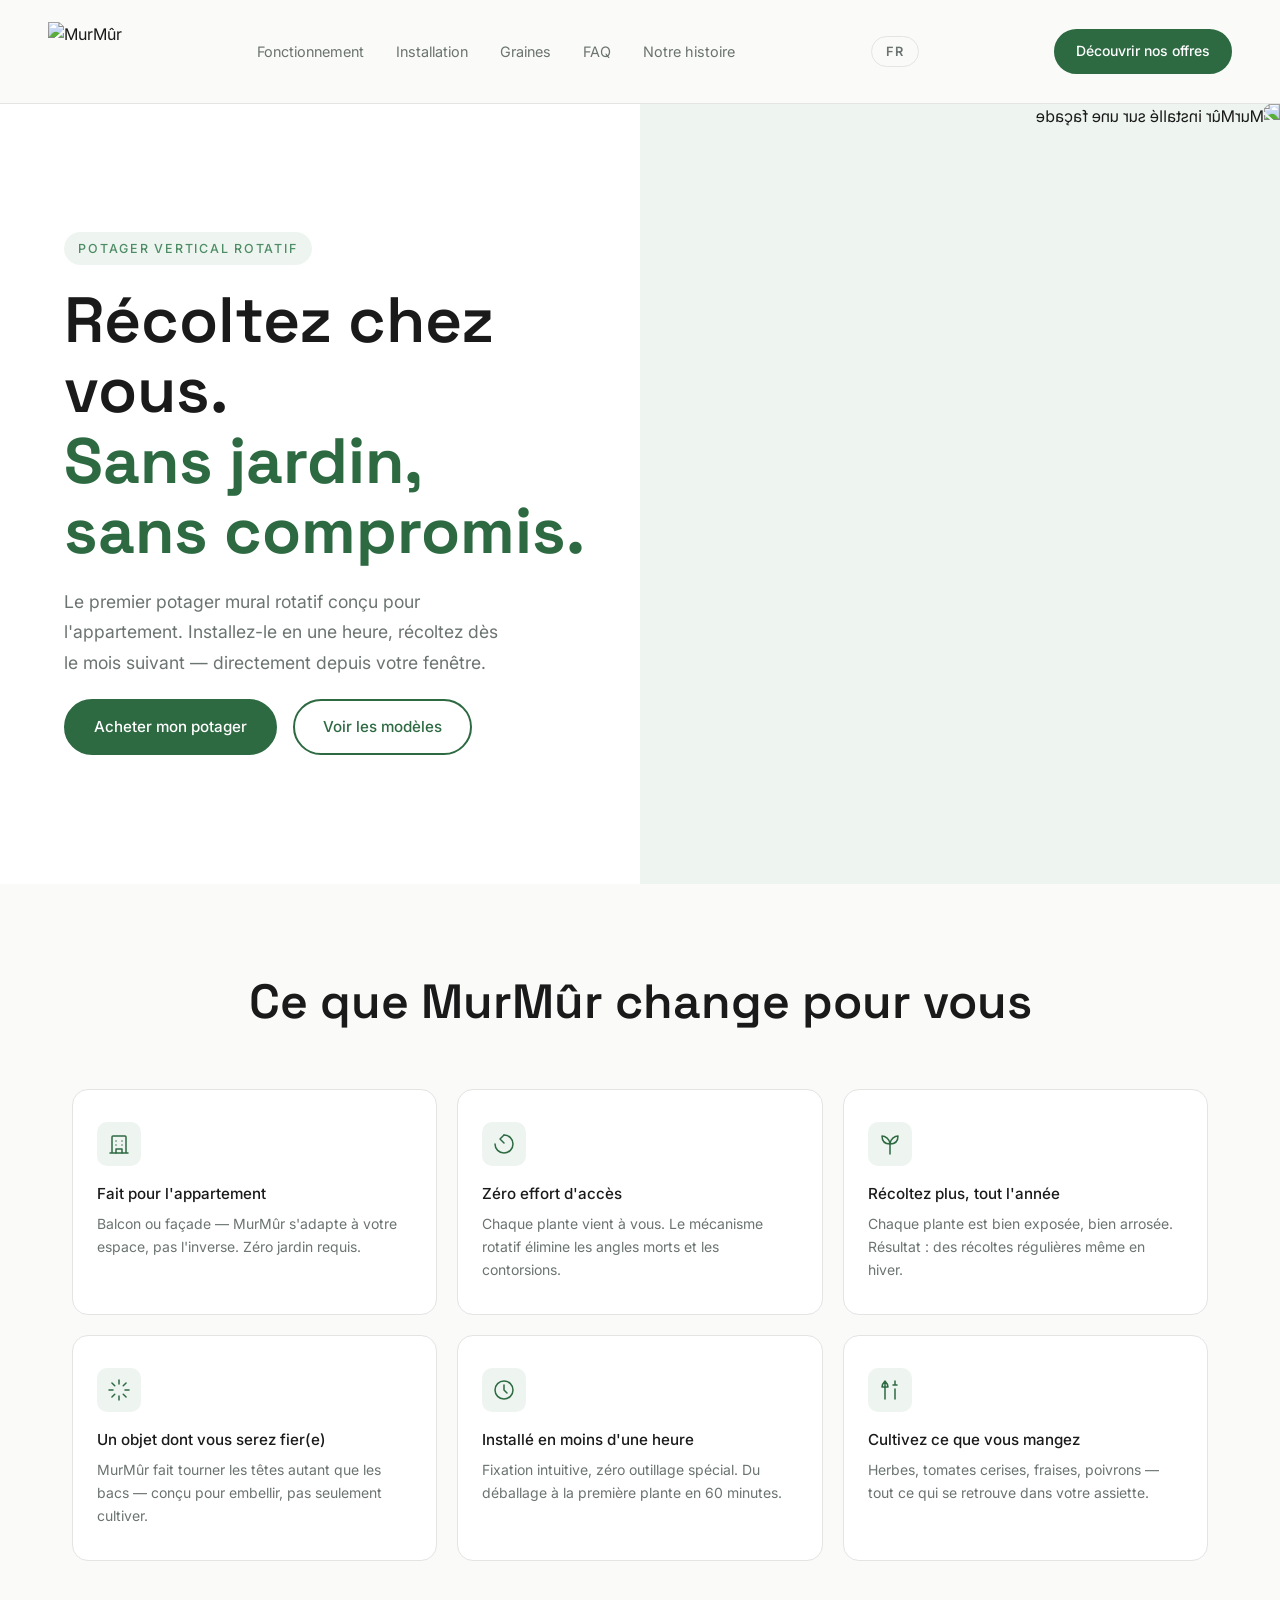
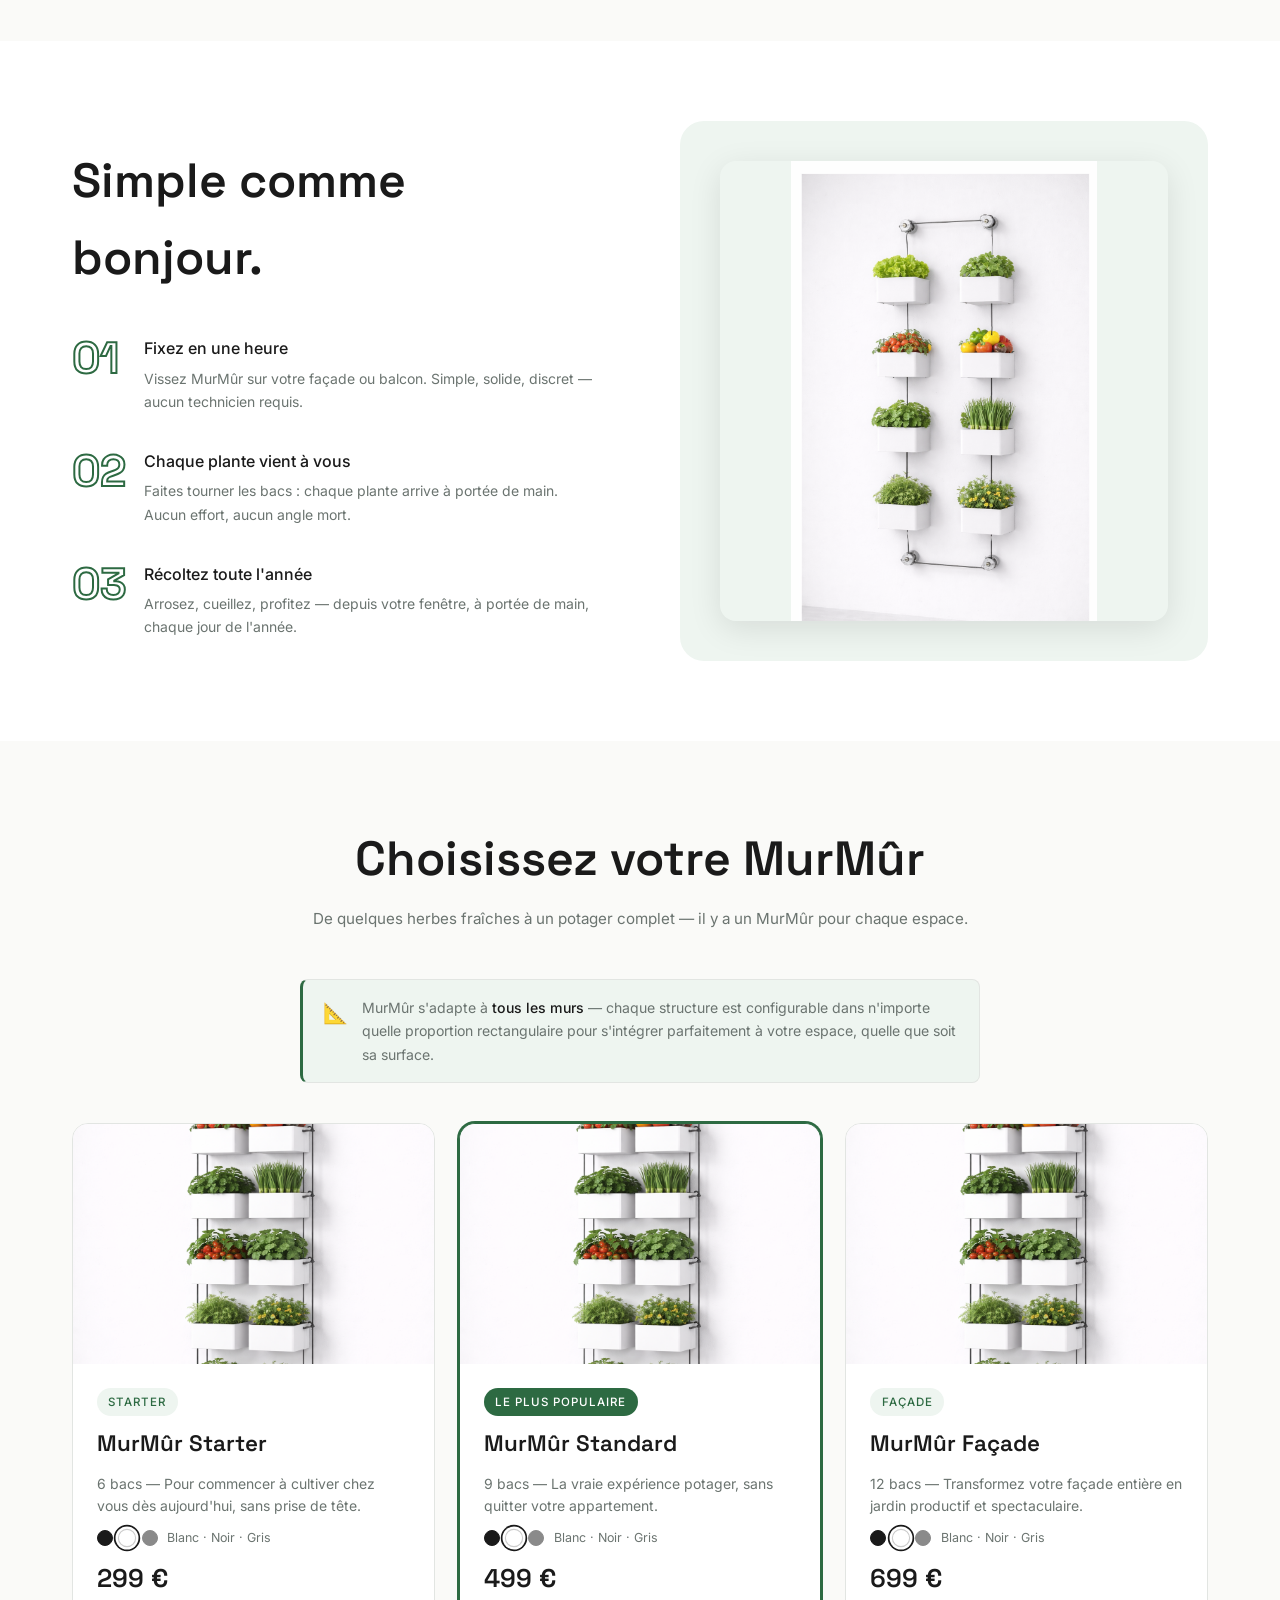
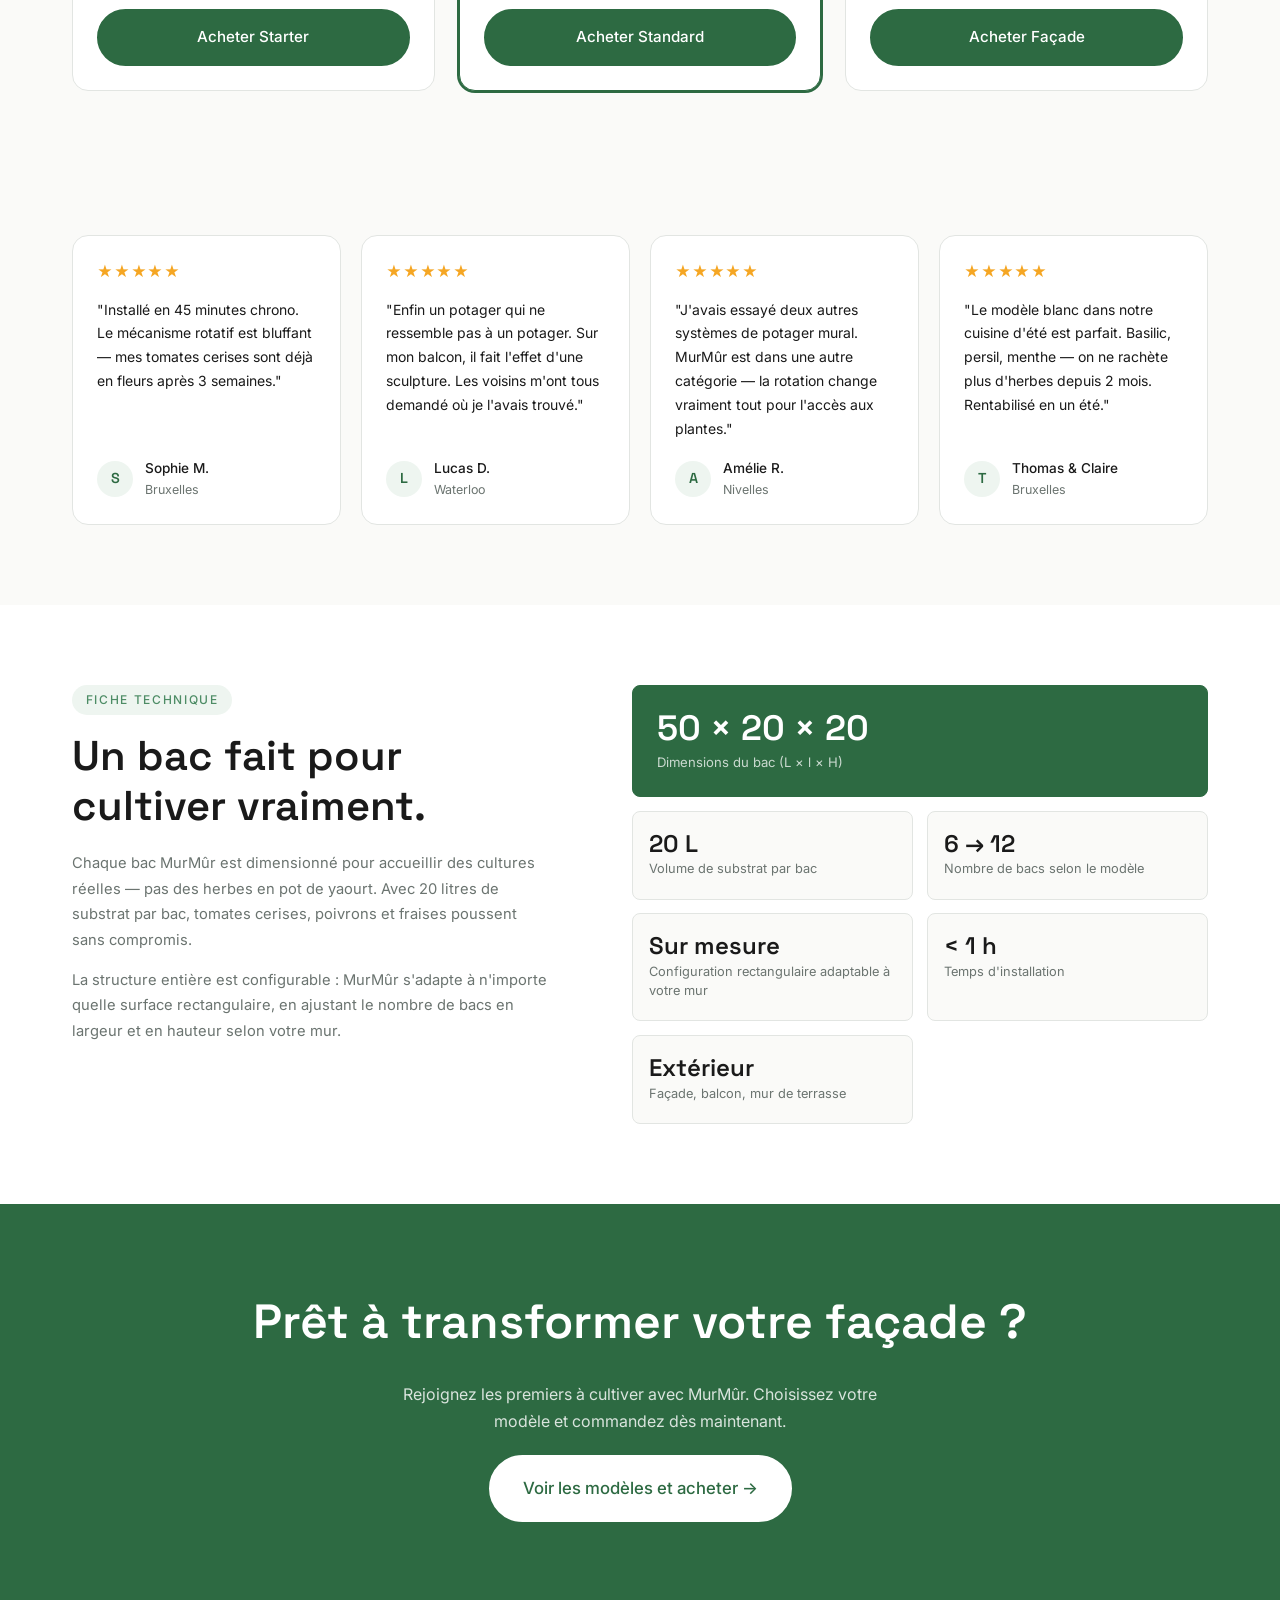
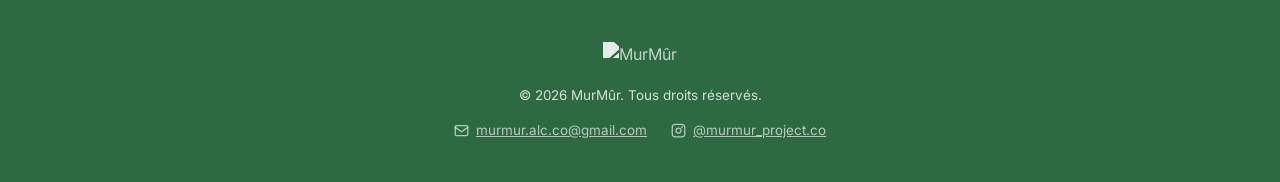
==== commit 4c08ed42: "Add Instagram link in footer alongside email" ====
--- a/index.html
+++ b/index.html
@@ -344,7 +344,16 @@
     <div class="container footer-inner">
       <img src="https://images.squarespace-cdn.com/content/v1/698b23e59cb1c46717336fae/b6ee5876-8ae8-41de-8cf2-f3beba4ea158/IMG_3227.png?format=300w" alt="MurMûr" class="footer-logo">
       <p data-i18n="footer-rights">© 2026 MurMûr. Tous droits réservés.</p>
-      <p><a href="mailto:murmur.alc.co@gmail.com">murmur.alc.co@gmail.com</a></p>
+      <div class="footer-links">
+        <a href="mailto:murmur.alc.co@gmail.com" class="footer-link">
+          <svg width="15" height="15" viewBox="0 0 24 24" fill="none" stroke="currentColor" stroke-width="2" stroke-linecap="round" stroke-linejoin="round"><rect x="2" y="4" width="20" height="16" rx="2"/><path d="m2 7 10 7 10-7"/></svg>
+          murmur.alc.co@gmail.com
+        </a>
+        <a href="https://www.instagram.com/murmur_project.co" class="footer-link" target="_blank" rel="noopener">
+          <svg width="15" height="15" viewBox="0 0 24 24" fill="none" stroke="currentColor" stroke-width="2" stroke-linecap="round" stroke-linejoin="round"><rect x="2" y="2" width="20" height="20" rx="5"/><circle cx="12" cy="12" r="4"/><circle cx="17.5" cy="6.5" r="0.5" fill="currentColor"/></svg>
+          @murmur_project.co
+        </a>
+      </div>
     </div>
   </footer>
 
--- a/murmur.css
+++ b/murmur.css
@@ -746,6 +746,24 @@
 .footer-inner p { font-size: 0.84rem; }
 .footer-inner a { color: rgba(255,255,255,0.65); text-decoration: underline; }
 .footer-inner a:hover { color: white; }
+.footer-links {
+  display: flex;
+  gap: 1.5rem;
+  justify-content: center;
+  flex-wrap: wrap;
+  margin-top: 0.25rem;
+}
+.footer-link {
+  display: inline-flex;
+  align-items: center;
+  gap: 0.45rem;
+  font-size: 0.84rem;
+  color: rgba(255,255,255,0.65);
+  text-decoration: none;
+  transition: color 0.2s;
+}
+.footer-link:hover { color: white; }
+.footer-link svg { flex-shrink: 0; }
 
 /* === CTA FINALE === */
 .cta-finale {
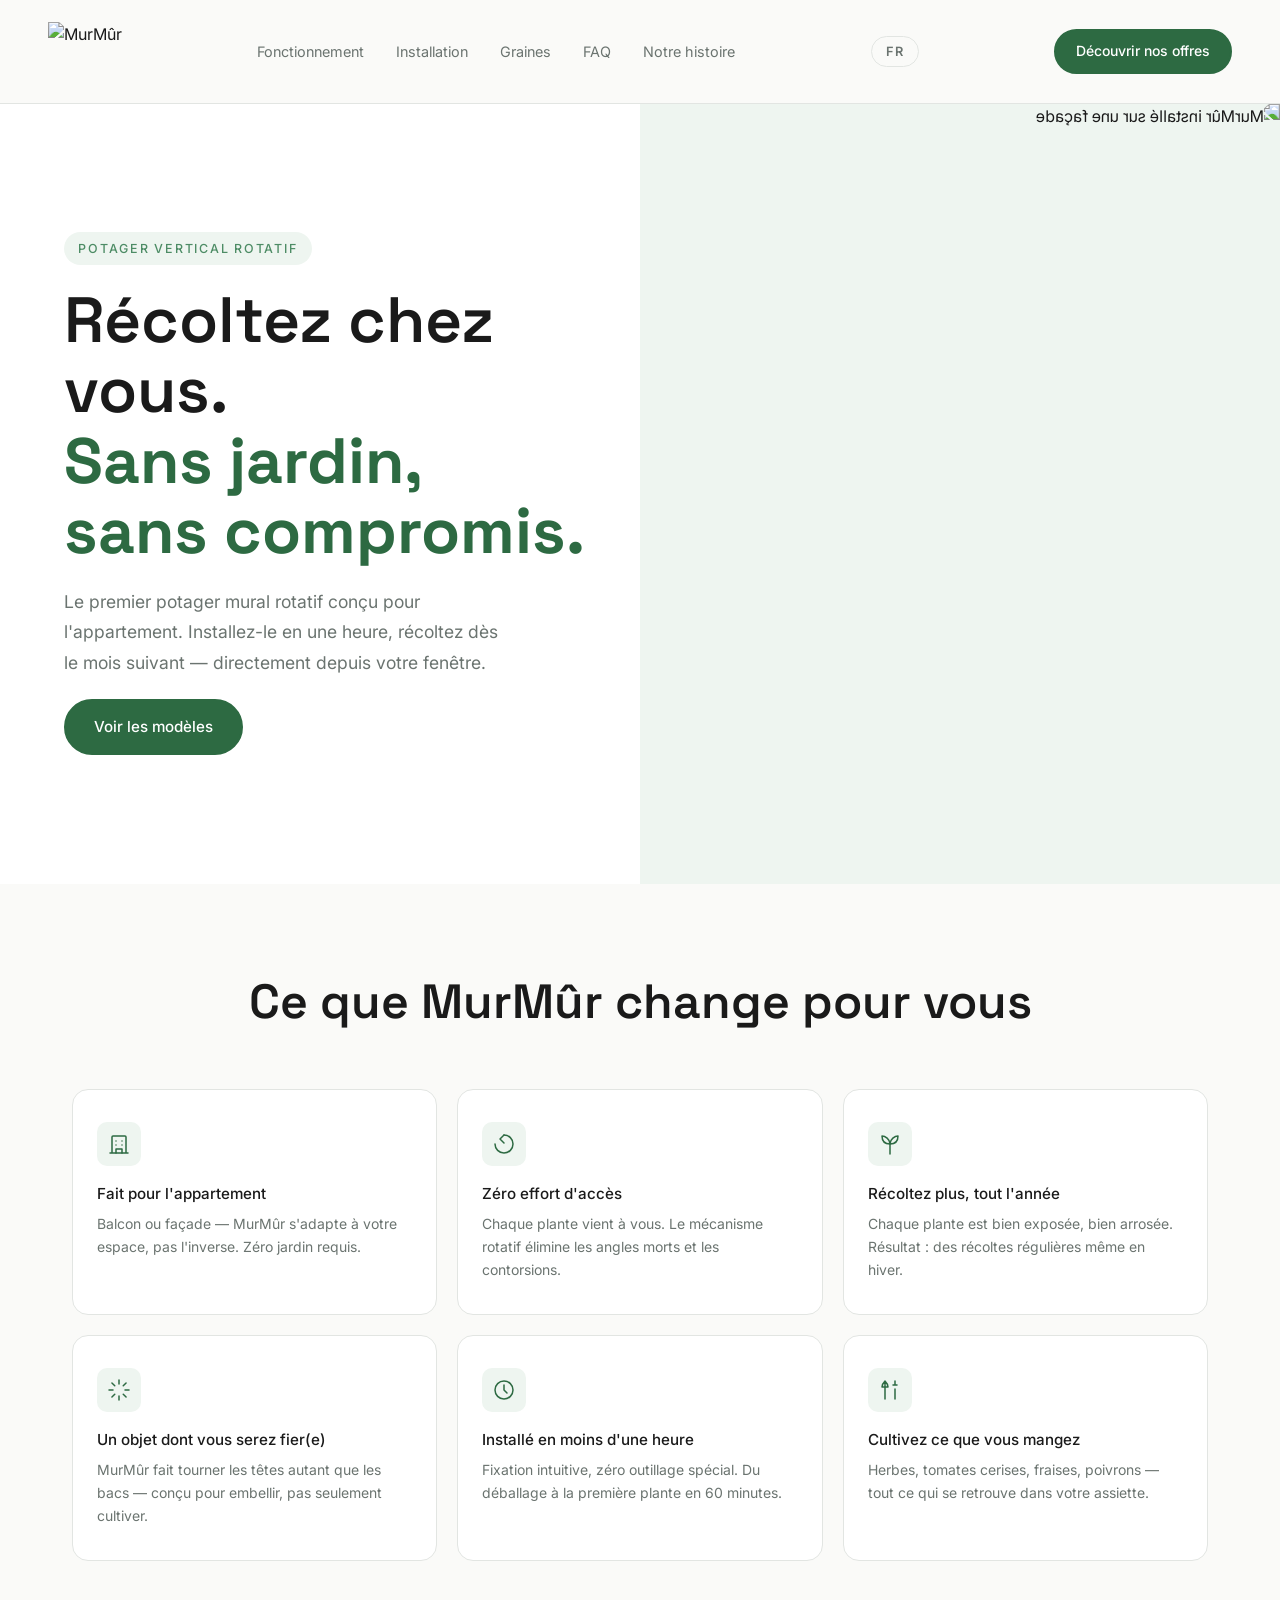
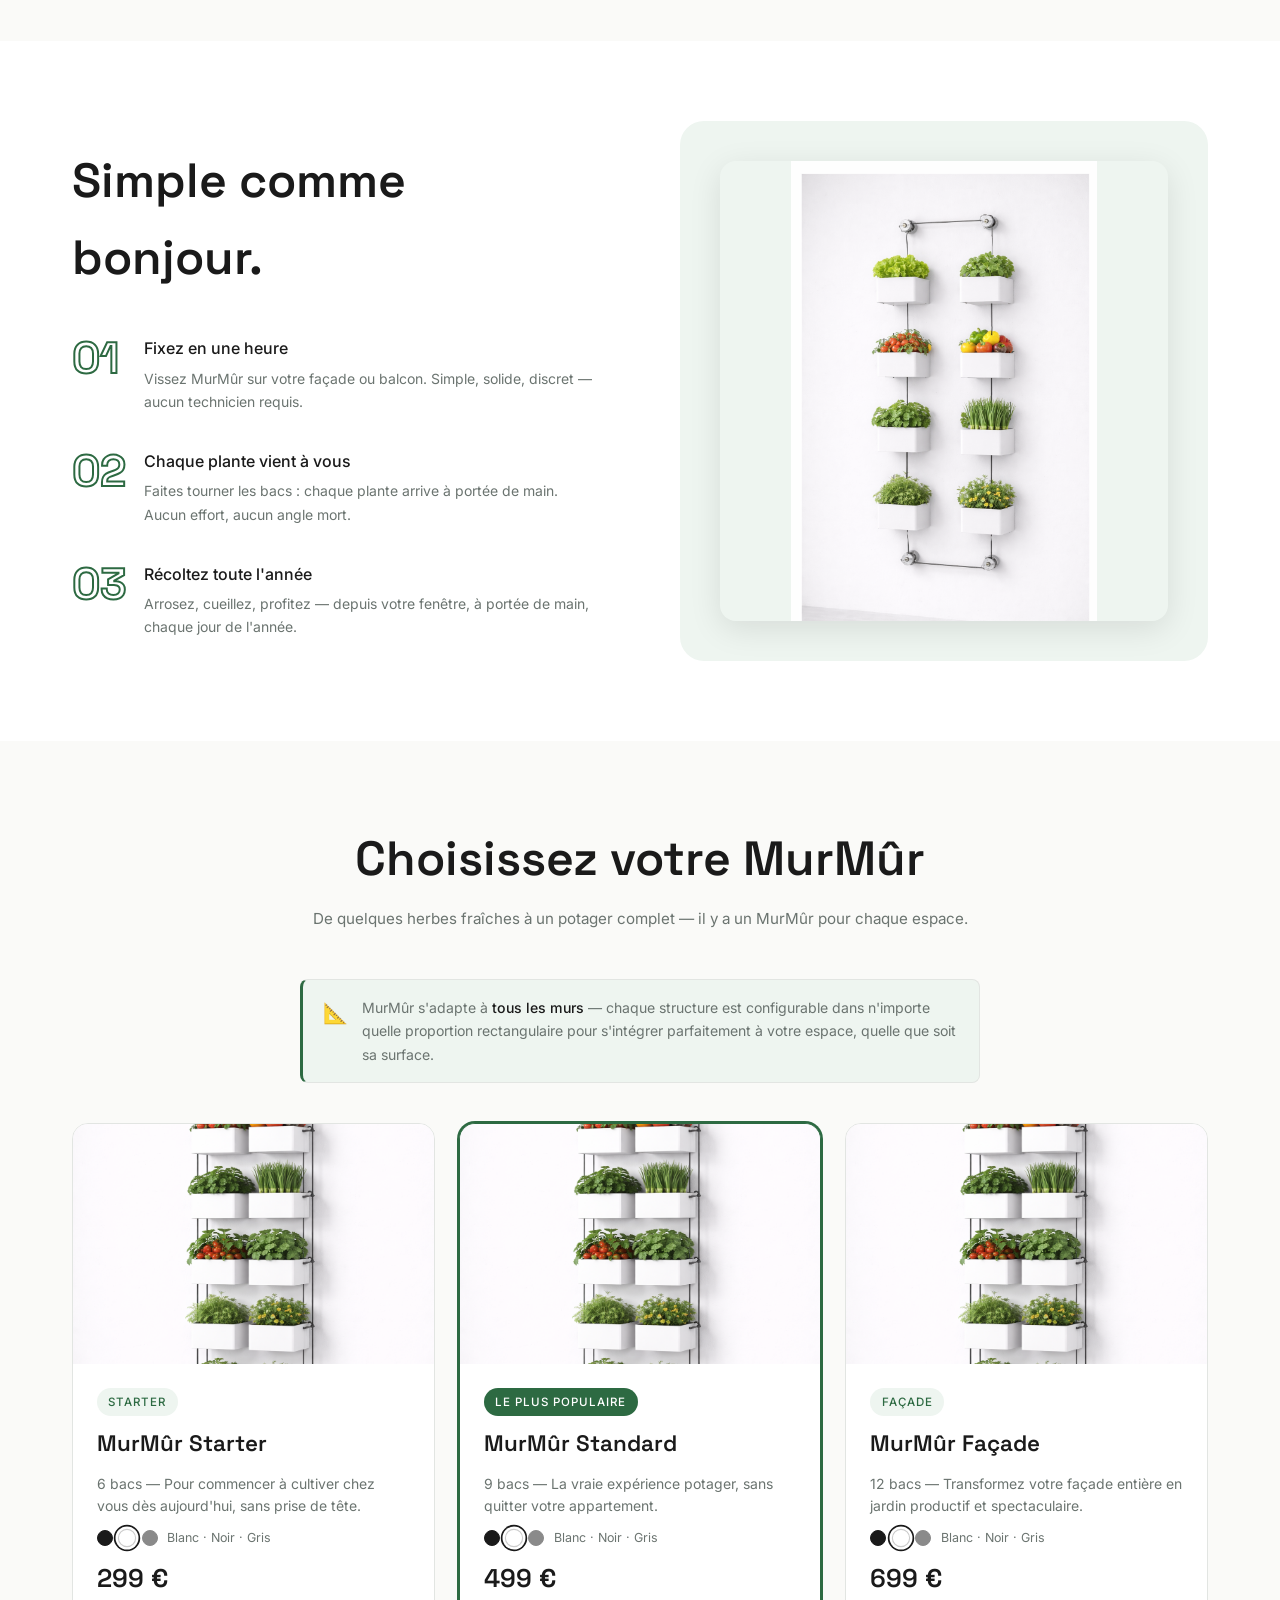
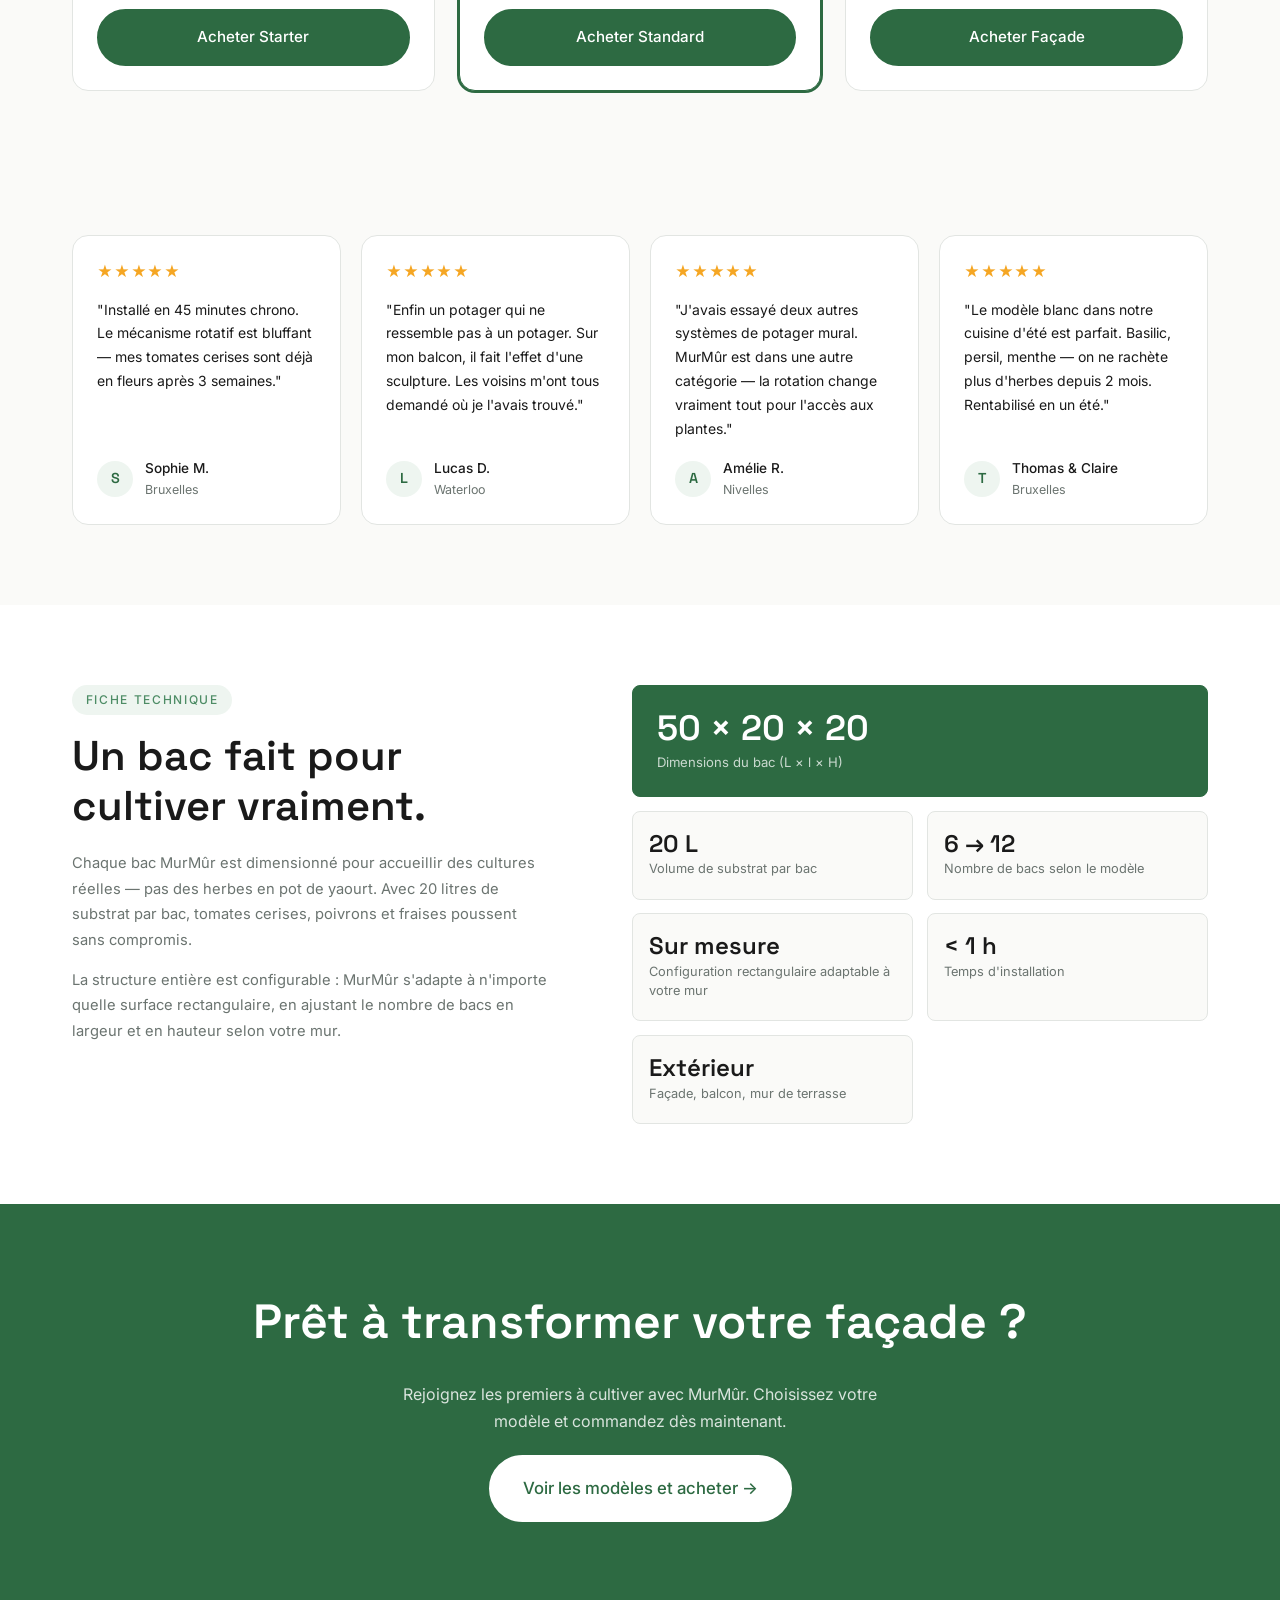
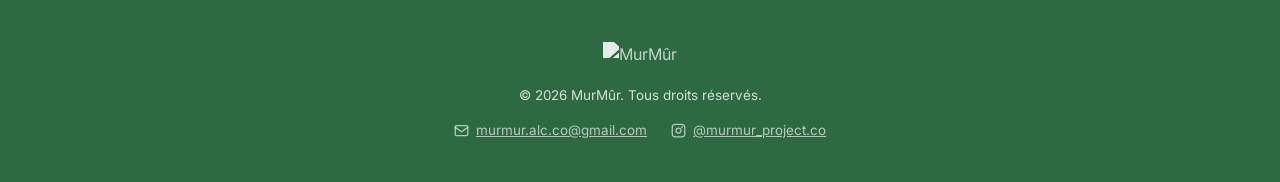
==== commit 8d9bfc7a: "Fix CTAs, remove duplicate hero btn, fix mobile hero image, fix FAQ CTA visibility" ====
--- a/index.html
+++ b/index.html
@@ -72,8 +72,7 @@
       <h1 data-i18n="hero-h1">Récoltez chez vous.<br><em>Sans jardin,<br>sans compromis.</em></h1>
       <p class="hero-sub" data-i18n="hero-sub">Le premier potager mural rotatif conçu pour l'appartement. Installez-le en une heure, récoltez dès le mois suivant — directement depuis votre fenêtre.</p>
       <div class="hero-ctas">
-        <a href="#modeles" class="btn btn-primary" data-i18n="hero-cta-buy" onclick="gtag('event','clic_acheter',{event_category:'achat',event_label:'hero',transport_type:'beacon'})">Acheter mon potager</a>
-        <a href="#modeles"     class="btn btn-outline"  data-i18n="hero-cta-models">Voir les modèles</a>
+        <a href="#modeles" class="btn btn-primary" data-i18n="hero-cta-models" onclick="gtag('event','clic_acheter',{event_category:'achat',event_label:'hero',transport_type:'beacon'})">Voir les modèles</a>
       </div>
     </div>
     <div class="hero-visual">
@@ -335,7 +334,7 @@
     <div class="container cta-finale-inner">
       <h2 data-i18n="cta-title">Prêt à transformer votre façade ?</h2>
       <p  data-i18n="cta-sub">Rejoignez les premiers à cultiver avec MurMûr. Choisissez votre modèle et commandez dès maintenant.</p>
-      <a href="acheter.html" class="btn btn-white btn-lg" data-i18n="cta-btn">Voir les modèles et acheter →</a>
+      <a href="#modeles" class="btn btn-white btn-lg" data-i18n="cta-btn">Voir les modèles et acheter →</a>
     </div>
   </section>
 
@@ -362,10 +361,10 @@
   <script>
     document.addEventListener('DOMContentLoaded', function () {
 
-      // 1. Acheter mon potager (hero)
-      var heroBuy = document.querySelector('.hero-ctas a[href="acheter.html"]');
+      // 1. Voir les modèles (hero)
+      var heroBuy = document.querySelector('.hero-ctas a[href="#modeles"]');
       if (heroBuy) heroBuy.addEventListener('click', function () {
-        gtag('event', 'clic_acheter', { event_category: 'achat', event_label: 'hero', transport_type: 'beacon' });
+        gtag('event', 'clic_voir_modeles', { event_category: 'navigation', event_label: 'hero', transport_type: 'beacon' });
       });
 
       // 2. Acheter Starter
--- a/murmur.css
+++ b/murmur.css
@@ -882,10 +882,12 @@
 
   .hero {
     grid-template-columns: 1fr;
+    height: auto;
     min-height: auto;
+    max-height: none;
   }
   .hero-text { padding: 3rem 1.5rem 2rem; }
-  .hero-visual { height: 340px; }
+  .hero-visual { height: 280px; }
 
   .description { padding: 3rem 1.5rem; }
 
